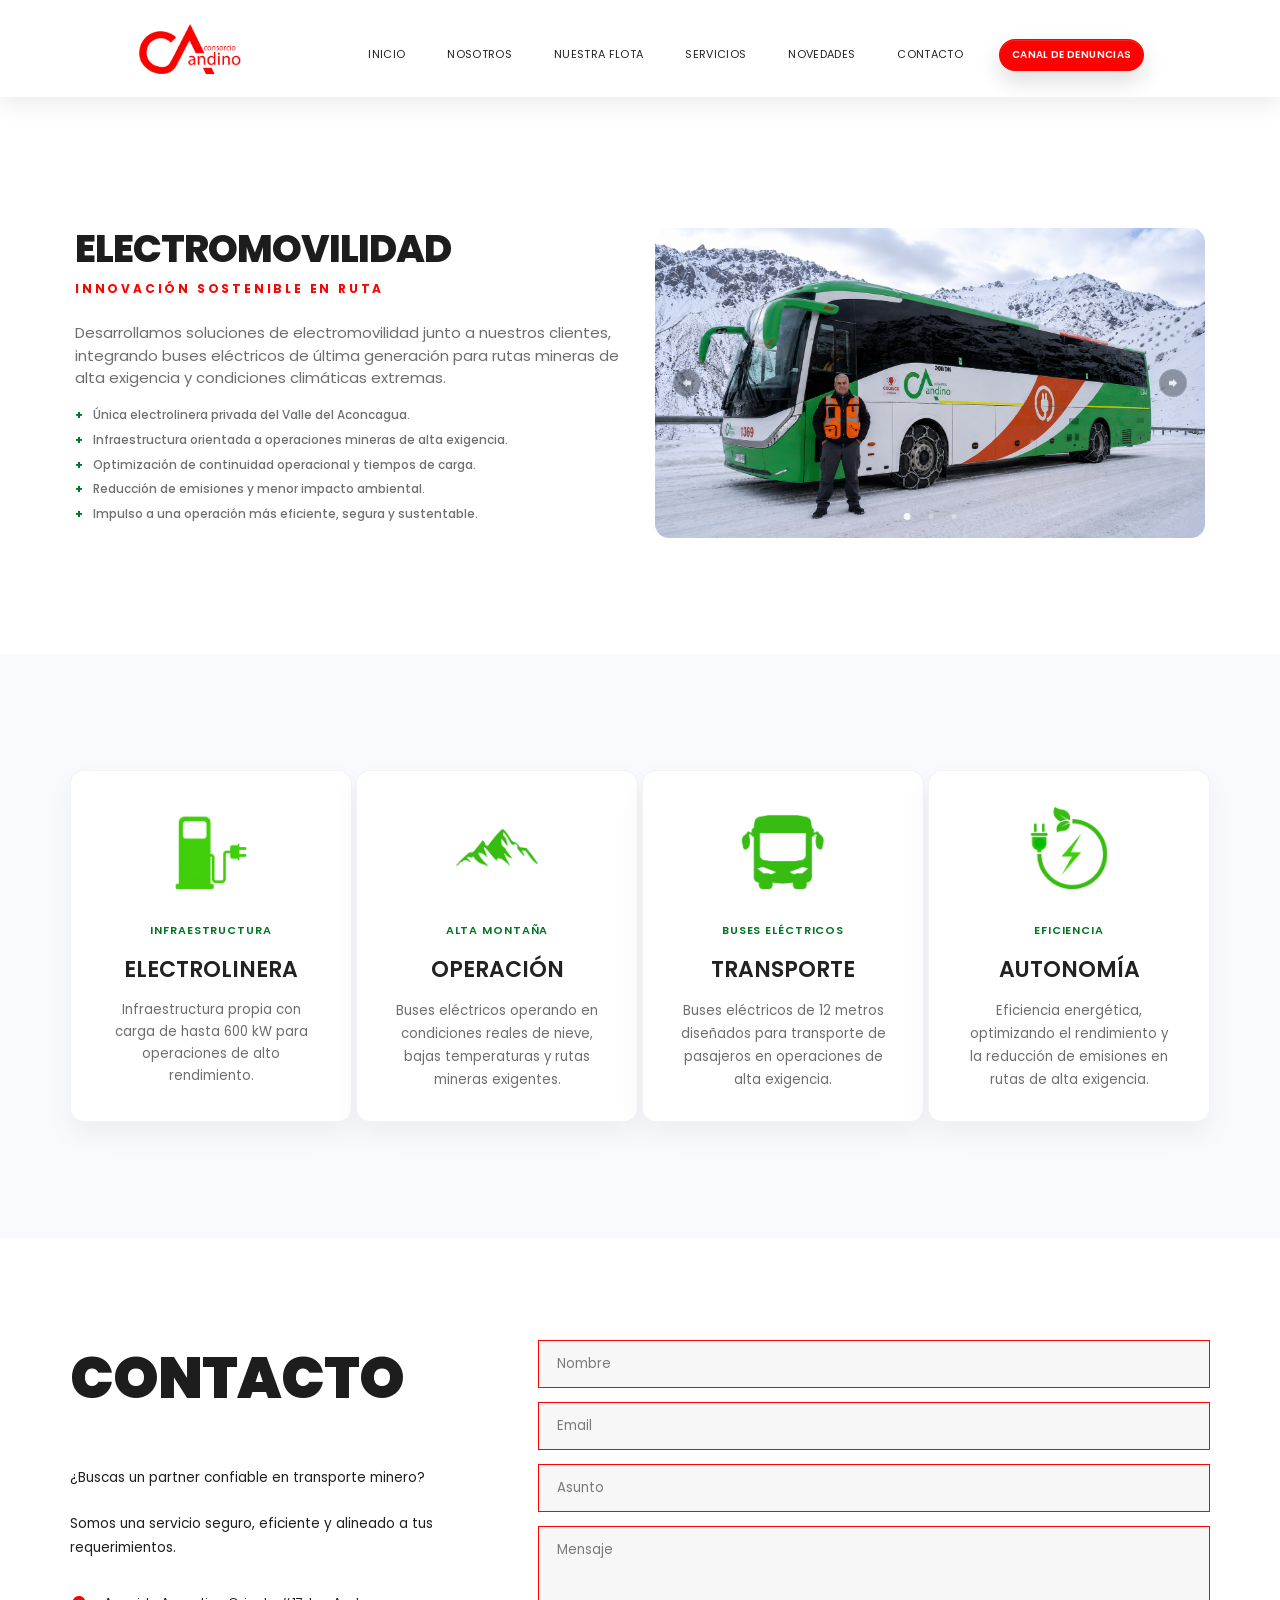
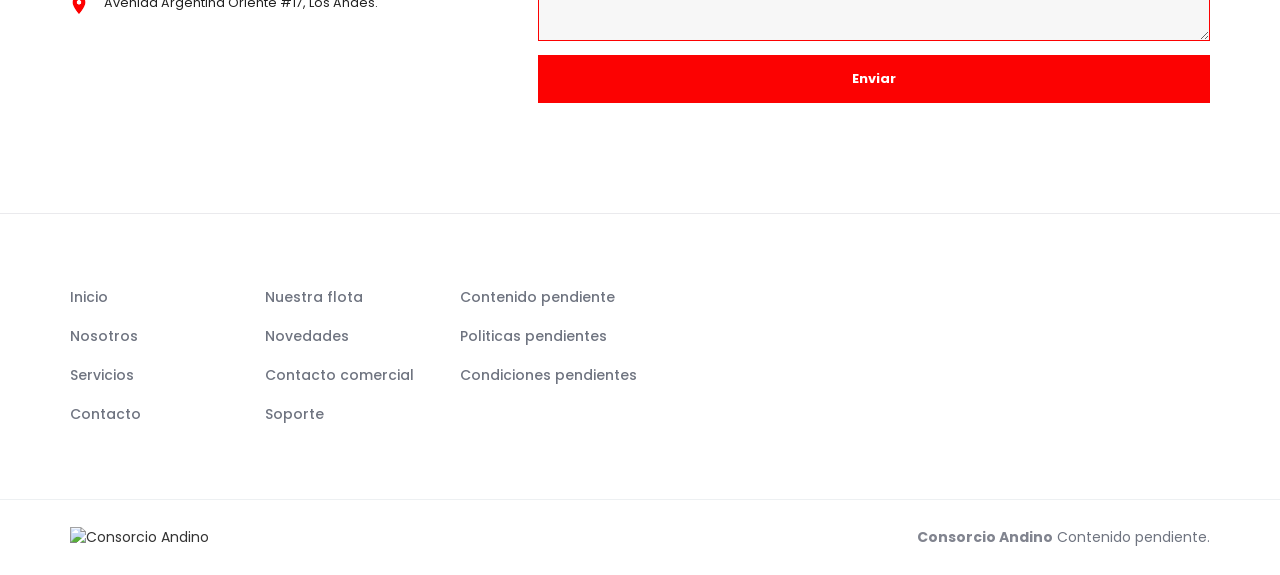
==== HTML/electromovilidad.html @ b5636124 "detalle contacto" ====
<!DOCTYPE html>
<!-- ==============================
    Project:        Metronic "Aironepage" Frontend Freebie - Responsive HTML Template Based On Twitter Bootstrap 3.3.4
    Version:        1.0
    Author:         KeenThemes
    Primary use:    Corporate, Business Themes.
    Email:          support@keenthemes.com
    Follow:         http://www.twitter.com/keenthemes
    Like:           http://www.facebook.com/keenthemes
    Website:        http://www.keenthemes.com
    Premium:        Premium Metronic Admin Theme: http://themeforest.net/item/metronic-responsive-admin-dashboard-template/4021469?ref=keenthemes
================================== -->
<html lang="en" class="no-js">
    <!-- BEGIN HEAD -->
    <head>
        <meta charset="utf-8"/>
        <title>Electromovilidad | Consorcio Andino</title>
        <meta http-equiv="X-UA-Compatible" content="IE=edge">
        <meta content="width=device-width, initial-scale=1" name="viewport"/>
        <meta content="" name="description"/>
        <meta content="" name="author"/>

        <!-- GLOBAL MANDATORY STYLES -->
        <link href="https://fonts.googleapis.com/css2?family=Poppins:wght@300;400;500;600;700&display=swap" rel="stylesheet">
        <link href="vendor/simple-line-icons/css/simple-line-icons.css" rel="stylesheet" type="text/css"/>
        <link href="vendor/bootstrap/css/bootstrap.min.css" rel="stylesheet" type="text/css"/>

        <!-- PAGE LEVEL PLUGIN STYLES -->
        <link href="css/animate.css" rel="stylesheet">
        <link href="vendor/swiper/css/swiper.min.css" rel="stylesheet" type="text/css"/>
        <link href="vendor/magnific-popup/magnific-popup.css" rel="stylesheet" type="text/css"/>

        <!-- THEME STYLES -->
        <link href="css/layout.min.css" rel="stylesheet" type="text/css"/>

        <!-- Favicon -->
        <link rel="shortcut icon" href="favicon.ico"/>
        <style>
    html {
        font-size: 90%;
        overflow-x: hidden;
        text-rendering: optimizeLegibility;
    }

    body {
        overflow-x: hidden;
    }

    * {
        font-family: 'Poppins', sans-serif !important;
    }

    ::selection {
        color: #fff;
        background: #fc0202;
    }

    ::-webkit-selection {
        color: #fff;
        background: #fc0202;
    }

    ::-moz-selection {
        color: #fff;
        background: #fc0202;
    }

    .btn-default-bg {
        color: #fff;
        background: #fc0202;
        border-color: transparent;
    }

    .btn-default-bg:hover,
    .btn-default-bg:focus,
    .btn-default-bg.focus {
        color: #fff;
        background: #d90000;
        border-color: transparent;
    }

    .btn-white-bg:hover,
    .btn-white-bg:focus,
    .btn-white-bg.focus {
        color: #fff;
        background: #fc0202;
        border-color: transparent;
    }

    .header .nav-item.active .nav-item-child,
    .header .nav-item-child:hover,
    .header .nav-item-child:focus {
        color: #fc0202;
    }

    .header .nav-item-hover:after,
    .link:after {
        background: #fc0202;
    }

    .header .nav-item-child {
        font-weight: 400;
    }

    body.electromovilidad-page .header .nav-item:not(.nav-item-cta) .nav-item-child {
        color: #222;
    }

    .header .nav-item:not(.nav-item-cta) .nav-item-child {
        letter-spacing: .02em;
    }

    .header .nav-item:not(.nav-item-cta) .nav-item-hover:after {
        top: auto;
        bottom: 26px;
        left: 50%;
        width: calc(100% - 40px);
        height: 1px;
        opacity: 0;
        transform: translateX(-50%) scaleX(0);
        transform-origin: center center;
        transition: transform .32s ease, opacity .32s ease, background-color .3s ease;
    }

    .header .nav-item:not(.nav-item-cta):hover .nav-item-hover:after {
        opacity: 1;
        transform: translateX(-50%) scaleX(1);
    }

    .header .logo-img {
        width: 132px;
        height: auto;
    }

    .header:has(.nav-item.active .nav-item-child[href="index.html#body"]) .nav-item.active .nav-item-child,
    .header:has(.nav-item.active .nav-item-child[href="index.html#body"]) .nav-item-child:hover,
    .header:has(.nav-item.active .nav-item-child[href="index.html#body"]) .nav-item-child:focus {
        color: #fff;
    }

    body.electromovilidad-page .header:has(.nav-item.active .nav-item-child[href="index.html#body"]) .nav-item.active .nav-item-child,
    body.electromovilidad-page .header:has(.nav-item.active .nav-item-child[href="index.html#body"]) .nav-item-child:hover,
    body.electromovilidad-page .header:has(.nav-item.active .nav-item-child[href="index.html#body"]) .nav-item-child:focus {
        color: #fc0202;
    }

    .header:has(.nav-item.active .nav-item-child[href="index.html#body"]) .nav-item.active .nav-item-hover:after,
    .header:has(.nav-item.active .nav-item-child[href="index.html#body"]) .nav-item:hover .nav-item-hover:after {
        opacity: 1;
        background: #fc0202;
    }

    @media (min-width: 992px) {
        .header .navbar-nav.navbar-nav-right {
            display: flex;
            align-items: center;
        }

        body:not(.page-on-scroll) .header:has(.nav-item.active .nav-item-child[href="index.html#body"]) .nav-item.active .nav-item-child,
        body:not(.page-on-scroll) .header:has(.nav-item.active .nav-item-child[href="index.html#body"]) .nav-item-child:hover,
        body:not(.page-on-scroll) .header:has(.nav-item.active .nav-item-child[href="index.html#body"]) .nav-item-child:focus {
            color: #fff;
        }

        body:not(.page-on-scroll) .header:has(.nav-item.active .nav-item-child[href="index.html#body"]) .nav-item.active .nav-item-hover:after,
        body:not(.page-on-scroll) .header:has(.nav-item.active .nav-item-child[href="index.html#body"]) .nav-item:hover .nav-item-hover:after {
            opacity: 1;
            background: #fc0202;
        }
    }

    @media (max-width: 991px) {
        .header .nav-item:not(.nav-item-cta) .nav-item-hover:after {
            bottom: 17px;
            left: 50%;
            width: calc(100% - 27px);
        }
    }

    @media (-webkit-min-device-pixel-ratio: 2), (min-resolution: 192dpi) {
        .header .nav-item:not(.nav-item-cta) .nav-item-hover:after {
            height: 2px;
        }

        .header .nav-item:not(.nav-item-cta) .nav-item-child {
            letter-spacing: .015em;
        }
    }

    .header:has(.nav-item.active .nav-item-child[href="index.html#body"]) .nav-item-hover:after {
        background: #fc0202;
    }

    .color-base {
        color: #fc0202 !important;
    }

    .bg-color-base {
        background: #fc0202 !important;
    }

    .page-on-scroll .header {
        box-shadow: 0 8px 26px rgba(0, 0, 0, .08);
    }

    body.electromovilidad-page .header {
        box-shadow: 0 8px 22px rgba(10, 16, 24, .08);
    }

    .header .nav-item.nav-item-cta {
        display: flex;
        align-items: center;
        padding-left: 10px;
    }

    .header .nav-item.nav-item-cta .btn-denuncias {
        display: inline-flex;
        align-items: center;
        justify-content: center;
        padding: 8px 16px;
        min-height: 36px;
        margin-top: 0;
        border: 1px solid rgba(252, 2, 2, .72);
        border-radius: 999px;
        background: #fc0202;
        color: #fff;
        font-size: 13px;
        font-weight: 600;
        letter-spacing: .03em;
        line-height: 1;
        text-decoration: none;
        box-shadow: inset 0 1px 0 rgba(255, 255, 255, .14), 0 12px 28px rgba(0, 0, 0, .16);
        transition: background-color .28s ease, border-color .28s ease, color .28s ease, box-shadow .28s ease, transform .28s ease;
    }

    .header .nav-item.nav-item-cta .btn-denuncias:hover,
    .header .nav-item.nav-item-cta .btn-denuncias:focus {
        border-color: rgba(252, 2, 2, .72);
        background: #fc0202;
        color: #fff;
        box-shadow: inset 0 1px 0 rgba(255, 255, 255, .14), 0 12px 28px rgba(0, 0, 0, .16);
        transform: translateY(-1px);
        text-decoration: none;
    }

    .header .nav-item.nav-item-cta .btn-denuncias:after,
    .header .nav-item.nav-item-cta .btn-denuncias:hover:after,
    .header .nav-item.nav-item-cta .btn-denuncias:focus:after,
    .header:has(.nav-item.active .nav-item-child[href="index.html#body"]) .nav-item.nav-item-cta .btn-denuncias:after,
    body:not(.page-on-scroll) .header:has(.nav-item.active .nav-item-child[href="index.html#body"]) .nav-item.nav-item-cta .btn-denuncias:after {
        display: none !important;
    }

    .page-on-scroll .header .nav-item.nav-item-cta .btn-denuncias {
        color: #fff !important;
        border-color: rgba(252, 2, 2, .72) !important;
        background: #fc0202 !important;
        box-shadow: inset 0 1px 0 rgba(255, 255, 255, .14), 0 12px 28px rgba(0, 0, 0, .16);
    }

    .page-on-scroll .header .nav-item.nav-item-cta .btn-denuncias:hover,
    .page-on-scroll .header .nav-item.nav-item-cta .btn-denuncias:focus {
        color: #fff !important;
        border-color: rgba(252, 2, 2, .72) !important;
        background: #fc0202 !important;
        box-shadow: inset 0 1px 0 rgba(255, 255, 255, .14), 0 12px 28px rgba(0, 0, 0, .16);
        transform: translateY(-1px);
    }

    .header:has(.nav-item.active .nav-item-child[href="index.html#body"]) .nav-item.nav-item-cta .btn-denuncias:hover,
    .header:has(.nav-item.active .nav-item-child[href="index.html#body"]) .nav-item.nav-item-cta .btn-denuncias:focus,
    .header:has(.nav-item.active .nav-item-child[href="index.html#body"]) .nav-item.nav-item-cta .btn-denuncias,
    body:not(.page-on-scroll) .header:has(.nav-item.active .nav-item-child[href="index.html#body"]) .nav-item.nav-item-cta .btn-denuncias,
    body:not(.page-on-scroll) .header:has(.nav-item.active .nav-item-child[href="index.html#body"]) .nav-item.nav-item-cta .btn-denuncias:hover,
    body:not(.page-on-scroll) .header:has(.nav-item.active .nav-item-child[href="index.html#body"]) .nav-item.nav-item-cta .btn-denuncias:focus {
        color: #fff !important;
        border-color: rgba(252, 2, 2, .72) !important;
        background: #fc0202 !important;
        box-shadow: inset 0 1px 0 rgba(255, 255, 255, .14), 0 12px 28px rgba(0, 0, 0, .16);
        transform: translateY(-1px);
    }

    .btn-theme {
        border-radius: 6px;
        font-weight: 600;
        letter-spacing: .04em;
        transition: background .25s ease, color .25s ease, box-shadow .25s ease, transform .25s ease;
    }

    .btn-theme:hover,
    .btn-theme:focus {
        transform: translateY(-2px);
        box-shadow: 0 10px 24px rgba(0, 0, 0, .14);
    }

    .link {
        font-weight: 600;
        letter-spacing: .03em;
    }

    #nosotros .content-lg,
    #flota .content-lg,
    #servicios .content-md,
    #novedades .content-lg,
    #contacto .contact-content {
        width: min(calc(100% - 112px), 1140px);
        margin-left: auto;
        margin-right: auto;
        padding-top: 84px;
        padding-bottom: 84px;
    }

    #electromovilidad-page .container {
        width: min(calc(100% - 112px), 1140px);
        margin-left: auto;
        margin-right: auto;
    }

    #flota .text-center p,
    #servicios .text-center p,
    #novedades .text-center p {
        max-width: 700px;
        margin-left: auto;
        margin-right: auto;
        color: #6f7480;
        font-size: 15px;
        font-weight: 400;
        line-height: 1.82;
    }

    #flota .row.text-center.margin-b-40 .col-sm-6.col-sm-offset-3,
    #servicios .row.text-center.margin-b-40 .col-sm-6.col-sm-offset-3 {
        width: 100%;
        margin-left: 0;
    }

    #flota .row.text-center.margin-b-40 p,
    #servicios .row.text-center.margin-b-40 p {
        max-width: none;
        margin-left: 0;
        margin-right: 0;
        text-align: left;
    }

    #nosotros .about-text h2,
    #flota h2,
    #servicios h2,
    #novedades h2,
    #contacto .contact-title {
        margin-top: 0;
        margin-bottom: 18px;
        font-size: 32px;
        font-weight: 600;
        line-height: 1.18;
        letter-spacing: .02em;
    }

    @media (max-width: 767px) {
        #nosotros .content-lg,
        #flota .content-lg,
        #servicios .content-md,
        #novedades .content-lg,
        #contacto .contact-content {
            width: min(calc(100% - 40px), 100%);
        }

        #electromovilidad-page .container {
            width: min(calc(100% - 40px), 100%);
        }

        .page-intro {
            padding: 132px 0 56px;
        }

        .page-intro-title {
            font-size: 32px;
        }

        .page-back-link {
            margin-top: 18px;
        }

        html {
            font-size: 94%;
        }

        .header .nav-item.nav-item-cta {
            padding-left: 0;
        }

        .header .nav-item.nav-item-cta .btn-denuncias {
            display: block;
            margin: 10px 15px 0;
            padding: 10px 14px;
            min-height: 0;
            text-align: center;
            font-size: 12px;
        }

        #nosotros .content-lg,
        #flota .content-lg,
        #servicios .content-md,
        #novedades .content-lg,
        #contacto .contact-content {
            padding-top: 56px;
            padding-bottom: 56px;
        }
    }

    #inicio {
        height: 88vh;
        min-height: 680px;
        position: relative;
        overflow: hidden;
    }

    #inicio:before {
        position: absolute;
        top: 0;
        left: 0;
        z-index: 2;
        width: 100%;
        height: 100%;
        background: linear-gradient(180deg, rgba(17, 20, 28, .62), rgba(17, 20, 28, .42));
        content: " ";
    }

    #inicio .inicio-slider,
    #inicio .swiper-wrapper,
    #inicio .swiper-slide {
        height: 100%;
    }

    #inicio .inicio-slide {
        background-position: center center;
        background-repeat: no-repeat;
        background-size: cover;
        padding: 0;
    }

    #inicio .inicio-slide[style*="img/02.png"] {
        background-position: center 58%;
    }

    #inicio .inicio-slide[style*="img/inicio_01.png"] {
        background-position: center 62%;
    }

    #inicio .inicio-slide[style*="img/inicio_02.png"] {
        background-position: center 60%;
    }

    #inicio .inicio-content {
        position: absolute;
        top: 0;
        left: 0;
        z-index: 3;
        width: 100%;
        height: 100%;
        display: flex;
        align-items: center;
        justify-content: center;
        padding-top: 138px;
        padding-bottom: 118px;
        box-sizing: border-box;
        text-align: center;
    }

    #inicio .promo-block-title,
    #inicio .promo-block-text {
        color: #fff;
    }

    #inicio .promo-block-title {
        text-transform: uppercase;
        margin-top: 0;
        margin-bottom: 14px;
        font-size: 44px;
        font-weight: 700;
        line-height: 1.12;
        letter-spacing: .04em;
        text-shadow: 0 8px 22px rgba(0, 0, 0, .22);
    }

    #inicio .promo-block-text {
        font-size: 18px;
        font-weight: 400;
        max-width: 700px;
        line-height: 1.68;
        margin-top: 18px;
        margin-left: auto;
        margin-right: auto;
        text-shadow: 0 6px 18px rgba(0, 0, 0, .18);
    }

    #inicio .btn-theme {
        border-radius: 6px;
        margin-top: 2px;
    }

    #inicio .btn-theme-sm {
        padding: 10px 22px;
        min-width: 108px;
        font-size: 14px;
    }

    @media (min-width: 992px) {
        #inicio .promo-block-title {
            white-space: nowrap;
        }
    }

    @media (max-width: 767px) {
        .page-intro {
            padding: 132px 0 56px;
        }

        .page-intro-title {
            font-size: 32px;
        }

        .page-back-link {
            margin-top: 18px;
        }

        #inicio .inicio-content {
            padding-top: 116px;
            padding-bottom: 96px;
        }

        #inicio .promo-block-title {
            font-size: 32px;
            white-space: normal;
        }

        #inicio .promo-block-text {
            max-width: 92%;
        }

        #nosotros .about-text h2,
        #flota h2,
        #servicios h2,
        #novedades h2,
        #contacto .contact-title {
            font-size: 28px;
        }
    }

    #nosotros .about-image {
        overflow: hidden;
        border-radius: 6px;
        background: #111;
        box-shadow: 0 10px 28px rgba(0, 0, 0, .12);
    }

    #nosotros .about-image img {
        width: 100%;
        height: 100%;
        object-fit: cover;
        object-position: center 56%;
    }

    #nosotros .about-image-main {
        aspect-ratio: 16 / 9;
    }

    #nosotros .about-main-row {
        display: flex;
        align-items: flex-start;
        margin-bottom: 72px;
    }

    #nosotros .about-main-row:before,
    #nosotros .about-main-row:after,
    #nosotros .about-secondary-row:before,
    #nosotros .about-secondary-row:after {
        display: none;
    }

    #nosotros .about-text {
        max-width: 620px;
    }

    #nosotros .about-text h3 {
        margin-top: 0;
        margin-bottom: 14px;
        color: #222;
        font-size: 20px;
        font-weight: 600;
        line-height: 1.3;
    }

    #nosotros .about-text p {
        margin-bottom: 18px;
        color: #6f7480;
        font-size: 15px;
        font-weight: 400;
        line-height: 1.82;
    }

    .electro-hero {
        position: relative;
        overflow: hidden;
        min-height: 560px;
        padding: 210px 0 120px;
        background: url('img/electro_03.png') center center / cover no-repeat;
        color: #fff;
    }

    .electro-hero:before {
        position: absolute;
        inset: 0;
        background:
            linear-gradient(180deg, rgba(9, 16, 22, .5), rgba(9, 16, 22, .3)),
            linear-gradient(120deg, rgba(2, 116, 36, .18), transparent 58%);
        content: " ";
    }

    .electro-hero .container {
        position: relative;
        z-index: 1;
        text-align: center;
    }

    .electro-placeholder-tag {
        display: inline-flex;
        align-items: center;
        min-height: 34px;
        padding: 0 14px;
        border: 1px solid rgba(255, 255, 255, .18);
        border-radius: 999px;
        background: rgba(255, 255, 255, .06);
        color: rgba(255, 255, 255, .82);
        font-size: 12px;
        font-weight: 600;
        letter-spacing: .08em;
        text-transform: uppercase;
    }

    .electro-hero-title {
        max-width: 760px;
        margin: 22px auto 12px;
        color: #fff;
        font-size: 54px;
        font-weight: 700;
        line-height: 1.06;
        letter-spacing: .02em;
        text-shadow: 0 14px 30px rgba(0, 0, 0, .16);
    }

    .electro-hero-text {
        max-width: 640px;
        margin: 0 auto;
        color: rgba(255, 255, 255, .84);
        font-size: 18px;
        line-height: 1.72;
        text-shadow: 0 8px 20px rgba(0, 0, 0, .16);
    }

    .electro-hero-actions {
        margin-top: 28px;
    }

    .electro-hero-actions .btn-theme + .btn-theme {
        margin-left: 14px;
    }

    #electromovilidad-page {
        background: #fff;
        padding-top: 118px;
    }

    .electro-section {
        padding: 82px 0;
    }

    .electro-section-title {
        margin: 0 0 18px;
        color: #027424;
        font-size: 30px;
        font-weight: 600;
        line-height: 1.18;
        letter-spacing: .04em;
        transition: color .28s ease;
        text-rendering: optimizeLegibility;
    }

    .electro-section-copy {
        max-width: 560px;
        color: #6f7480;
        font-size: 17px;
        line-height: 1.72;
    }

    .electro-section-copy p {
        margin: 0 0 16px;
    }

    .electro-section-copy p:last-child {
        margin-bottom: 0;
    }

    .electro-feature-row {
        display: flex;
        align-items: flex-start;
    }

    .electro-feature-section .electro-section-copy {
        max-width: 560px;
        padding-top: 0;
        padding-bottom: 0;
        margin-top: 0;
        transform: translateY(0);
    }

    .electro-feature-section .electro-feature-body {
        margin-bottom: 16px;
        line-height: 1.55;
    }

    .electro-feature-lead {
        margin: 0 0 20px;
        color: #3e4652;
        font-size: 19px;
        font-weight: 500;
        line-height: 1.62;
    }

    .electro-feature-body {
        margin: 0 0 14px;
        color: #6f7480;
        font-size: 15px;
        line-height: 1.84;
    }

    .electro-feature-body:last-of-type {
        margin-bottom: 0;
    }

    .electro-feature-stats {
        margin-top: 30px;
    }

    .electro-feature-stat {
        min-height: 100%;
        padding: 22px 20px;
        border: 1px solid rgba(10, 16, 24, .08);
        border-radius: 10px;
        background: #fff;
    }

    .electro-feature-stat h3 {
        margin: 0 0 8px;
        color: #222;
        font-size: 17px;
        font-weight: 600;
        line-height: 1.35;
    }

    .electro-feature-stat p {
        margin: 0;
        color: #6f7480;
        font-size: 14px;
        line-height: 1.65;
    }

    .electro-media {
        position: relative;
        display: flex;
        align-items: center;
        justify-content: center;
        min-height: 360px;
        overflow: hidden;
        border-radius: 10px;
        background:
            linear-gradient(135deg, rgba(2, 116, 36, .82), rgba(10, 22, 30, .92)),
            linear-gradient(180deg, rgba(252, 2, 2, .16), transparent);
        box-shadow: 0 18px 38px rgba(10, 16, 24, .12);
    }

    .electro-media:before {
        position: absolute;
        inset: 18px;
        border: 1px solid rgba(255, 255, 255, .12);
        border-radius: 6px;
        content: " ";
    }

    .electro-media .electro-placeholder-tag {
        position: relative;
        z-index: 1;
        background: rgba(255, 255, 255, .1);
    }

    .electro-media img {
        width: 100%;
        height: 100%;
        object-fit: cover;
        object-position: center center;
    }

    .electro-media--clean {
        background: none;
        box-shadow: none;
        overflow: visible;
        min-height: 0;
        border-radius: 8px;
    }

    .electro-media--clean:before {
        display: none;
    }

    .electro-media--clean img {
        display: block;
        width: 100%;
        height: auto;
        max-width: 100%;
        border-radius: 8px;
        box-shadow: none;
        object-fit: cover;
    }

    .electro-feature-section .electro-gallery {
        width: 100%;
        max-width: none;
        animation: electroImageReveal .9s cubic-bezier(0.22, 1, 0.36, 1) both;
    }

    .electro-gallery--feature .electro-media {
        min-height: 0;
        background: none;
        box-shadow: none;
        overflow: visible;
        border-radius: 8px;
    }

    .electro-gallery--feature .electro-media:before {
        display: none;
    }

    .electro-gallery--feature .electro-media img {
        display: block;
        width: 100%;
        height: auto;
        max-width: 100%;
        border-radius: 8px;
        box-shadow: none;
        object-fit: cover;
    }

    @keyframes electroImageReveal {
        from {
            opacity: 0;
            transform: translateX(60px);
        }

        to {
            opacity: 1;
            transform: translateX(0);
        }
    }

    .electro-gallery {
        position: relative;
        max-width: 900px;
        margin: 0 auto;
    }

    .electro-gallery .electro-media {
        min-height: 520px;
    }

    .electro-feature-section .electro-gallery--feature .electro-media {
        min-height: 0;
    }

    .electro-gallery .swiper-slide {
        height: auto;
    }

    .electro-gallery-button-prev,
    .electro-gallery-button-next {
        position: absolute;
        top: 50%;
        z-index: 2;
        display: flex;
        align-items: center;
        justify-content: center;
        width: 36px;
        height: 36px;
        margin-top: -18px;
        border: 1px solid rgba(255, 255, 255, .14);
        border-radius: 50%;
        background: rgba(18, 25, 32, .52);
        -webkit-backdrop-filter: blur(10px);
        backdrop-filter: blur(10px);
        cursor: pointer;
        opacity: .72;
        transition: opacity .28s ease, transform .28s ease, background-color .28s ease, border-color .28s ease;
    }

    .electro-gallery-button-prev:hover,
    .electro-gallery-button-prev:focus,
    .electro-gallery-button-next:hover,
    .electro-gallery-button-next:focus {
        opacity: 1;
        background: rgba(18, 25, 32, .68);
        border-color: rgba(255, 255, 255, .2);
        transform: translateY(-1px) scale(1.03);
    }

    .electro-gallery-button-prev {
        left: 18px;
    }

    .electro-gallery-button-next {
        right: 18px;
    }

    .electro-gallery-button-prev img,
    .electro-gallery-button-next img {
        display: block;
        width: 14px;
        height: auto;
    }

    .electro-gallery .electro-gallery-pagination,
    .electro-gallery-pagination.swiper-pagination {
        position: absolute;
        left: 50% !important;
        right: auto !important;
        bottom: 18px;
        z-index: 3;
        width: auto !important;
        transform: translateX(-50%);
        display: flex !important;
        justify-content: center;
        align-items: center;
        gap: 8px;
        margin: 0 !important;
        padding: 0 !important;
        text-align: center;
    }

    .electro-gallery-pagination .swiper-pagination-bullet {
        width: 6px;
        height: 6px;
        margin: 0;
        background: rgba(255, 255, 255, .42);
        border-radius: 50%;
        opacity: 1;
        transition: transform .28s ease, background-color .28s ease, opacity .28s ease;
    }

    .electro-gallery-pagination .swiper-pagination-bullet-active {
        width: 8px;
        height: 8px;
        background: rgba(255, 255, 255, .92);
        transform: scale(1);
    }

    .electro-intro-row,
    .electro-feature-row,
    .electro-operations-row {
        display: flex;
        align-items: center;
    }

    .electro-gallery-row {
        display: block;
    }

    .electro-stats {
        background: #f8fafd;
        padding-top: 64px;
    }

    .electro-stat-card,
    .electro-benefit-card {
        height: 100%;
        padding: 28px 24px;
        border-radius: 12px;
        background: #fff;
        box-shadow: 0 14px 30px rgba(10, 16, 24, .07);
        border: 1px solid rgba(10, 16, 24, .06);
        transition: transform .38s ease, box-shadow .38s ease, border-color .38s ease;
    }

    .electro-stat-card {
        min-height: 244px;
        text-align: center;
        padding-top: 32px;
    }

    .electro-stat-card:hover,
    .electro-stat-card:focus-within {
        transform: translateY(-6px);
        box-shadow: 0 20px 40px rgba(10, 16, 24, .12);
        border-color: rgba(10, 16, 24, .1);
    }

    .electro-stat-logo {
        display: flex;
        align-items: center;
        justify-content: center;
        min-height: 108px;
        margin-bottom: 20px;
    }

    .electro-stat-logo img {
        display: block;
        max-width: 100%;
        height: 104px;
        width: auto;
    }

    .electro-card-kicker {
        display: inline-block;
        margin-top: 10px;
        margin-bottom: 22px;
        color: #027424;
        font-size: 12px;
        font-weight: 600;
        letter-spacing: .08em;
        text-transform: uppercase;
    }

    .electro-card-value {
        margin: 0 0 10px;
        color: #222;
        font-size: 24px;
        font-weight: 600;
        line-height: 1.18;
    }

    .electro-card-text {
        margin: 2px auto 0;
        max-width: 240px;
        color: #6f7480;
        font-size: 15px;
        line-height: 1.82;
    }

    .electro-benefits {
        background: #fff;
    }

    .electro-benefit-card {
        min-height: 220px;
    }

    .electro-benefit-card h3 {
        margin: 0 0 10px;
        color: #222;
        font-size: 20px;
        font-weight: 600;
        line-height: 1.32;
    }

    .electro-benefit-card p {
        margin: 0;
        color: #6f7480;
        font-size: 15px;
        line-height: 1.68;
    }

    .electro-cta-block {
        padding: 42px 46px;
        border-radius: 12px;
        background: linear-gradient(135deg, rgba(12, 21, 27, .96), rgba(18, 33, 43, .94));
        box-shadow: 0 18px 36px rgba(10, 16, 24, .14);
        text-align: center;
    }

    .electro-cta-block h2 {
        margin: 0 0 12px;
        color: #fff;
        font-size: 32px;
        font-weight: 600;
        line-height: 1.18;
    }

    .electro-cta-block p {
        max-width: 620px;
        margin: 0 auto 24px;
        color: rgba(255, 255, 255, .78);
        font-size: 16px;
        line-height: 1.72;
    }

    @media (max-width: 991px) {
        .electro-hero {
            min-height: 0;
            padding: 178px 0 92px;
        }

        .electro-hero-title {
            max-width: 100%;
            font-size: 42px;
        }

        .electro-intro-row,
        .electro-feature-row,
        .electro-operations-row {
            display: block;
        }

        .electro-section-copy {
            max-width: 100%;
            margin-bottom: 28px;
        }

        .electro-feature-lead {
            font-size: 17px;
        }
    }

    @media (max-width: 767px) {
        .electro-hero {
            padding: 150px 0 72px;
        }

        .electro-hero-title {
            font-size: 34px;
        }

        .electro-hero-text {
            font-size: 16px;
        }

        .electro-hero-actions .btn-theme {
            display: block;
            width: 100%;
            max-width: 240px;
        }

        .electro-hero-actions .btn-theme + .btn-theme {
            margin-top: 12px;
            margin-left: 0;
        }

        .electro-section {
            padding: 64px 0;
        }

        .electro-section-title,
        .electro-cta-block h2 {
            font-size: 28px;
        }

        .electro-feature-body {
            font-size: 15px;
        }

        .electro-media {
            min-height: 280px;
        }

        .electro-gallery .electro-media {
            min-height: 340px;
        }

        .electro-feature-section .electro-gallery--feature .electro-media {
            min-height: 0;
        }

        .electro-stat-logo {
            min-height: 74px;
            margin-bottom: 16px;
        }

        .electro-stat-logo img {
            height: 72px;
        }

        .electro-gallery-button-prev,
        .electro-gallery-button-next {
            width: 30px;
            height: 30px;
            margin-top: -15px;
        }

        .electro-gallery-button-prev img,
        .electro-gallery-button-next img {
            width: 12px;
        }

        .electro-gallery-button-prev {
            left: 12px;
        }

    .electro-gallery-button-next {
        right: 12px;
    }

    .electro-cta-block {
        padding: 34px 24px;
    }
}

    .reveal {
        --reveal-x: 0px;
        --reveal-y: 30px;
        --reveal-scale: 1;
        --reveal-delay: 0s;
        opacity: 0;
        transform: translate3d(var(--reveal-x), var(--reveal-y), 0) scale(var(--reveal-scale));
        transition: opacity .9s cubic-bezier(0.22, 1, 0.36, 1), transform .9s cubic-bezier(0.22, 1, 0.36, 1);
        transition-delay: var(--reveal-delay);
        will-change: opacity, transform;
    }

    .reveal.is-visible {
        opacity: 1;
        transform: translate3d(0, 0, 0) scale(1);
    }

    .reveal-up {
        --reveal-y: 30px;
    }

    .reveal-left {
        --reveal-x: -60px;
        --reveal-y: 0px;
    }

    .reveal-right {
        --reveal-x: 60px;
        --reveal-y: 0px;
    }

    .reveal-zoom {
        --reveal-y: 0px;
        --reveal-scale: 1.04;
    }

    .reveal-stagger {
        transition-delay: var(--reveal-delay);
    }

    .section-title-accent {
        position: relative;
        display: inline-block;
        padding-bottom: 18px;
    }

    .section-title-accent::after {
        content: "";
        position: absolute;
        left: 0;
        bottom: 0;
        width: 72px;
        height: 3px;
        border-radius: 999px;
        background: #fc0202;
        transform-origin: left center;
        transform: scaleX(var(--accent-scale, 1));
        transition: transform .8s cubic-bezier(0.22, 1, 0.36, 1) .12s;
    }

    .section-title-accent--center::after {
        left: 50%;
        transform-origin: center center;
        transform: translateX(-50%) scaleX(var(--accent-scale, 1));
    }

    .reveal.section-title-accent::after {
        --accent-scale: 0;
    }

    .reveal.section-title-accent.is-visible::after {
        --accent-scale: 1;
    }

    @media (prefers-reduced-motion: reduce) {
        .electro-feature-section .electro-gallery {
            animation: none;
        }

        .reveal {
            opacity: 1 !important;
            transform: none !important;
            transition: none !important;
        }

        .section-title-accent::after {
            transform: scaleX(1) !important;
        }

        .section-title-accent--center::after {
            transform: translateX(-50%) scaleX(1) !important;
        }
    }

    #nosotros .about-main-row .about-image {
        width: 100%;
    }

    #nosotros .about-secondary-row {
        display: flex;
    }

    #nosotros .about-main-row:nth-of-type(2) {
        align-items: flex-start;
    }

    #nosotros .about-main-row:nth-of-type(2) .about-text {
        margin-top: 0;
        padding-top: 0;
    }

    #nosotros .about-main-row:nth-of-type(2) .about-text h2 {
        margin-top: 0;
        line-height: 1.12;
        transform: translateY(-2px);
    }

    @media (max-width: 767px) {
        .page-intro {
            padding: 132px 0 56px;
        }

        .page-intro-title {
            font-size: 32px;
        }

        .page-back-link {
            margin-top: 18px;
        }

        #nosotros .about-main-row,
        #nosotros .about-secondary-row {
            display: block;
        }

        #nosotros .about-text {
            max-width: 100%;
        }
    }

    @media (min-width: 768px) and (max-width: 991px) {
        #nosotros .content-lg,
        #flota .content-lg,
        #servicios .content-md,
        #novedades .content-lg,
        #contacto .contact-content {
            width: min(calc(100% - 64px), 100%);
        }

        #electromovilidad-page .container {
            width: min(calc(100% - 64px), 100%);
        }
    }

    #flota .flota-card {
        position: relative;
        display: block;
        aspect-ratio: 4 / 3;
        overflow: hidden;
        border-radius: 6px;
        background: transparent;
        box-shadow: 0 10px 28px rgba(0, 0, 0, .12);
        transition: transform .35s ease, box-shadow .35s ease;
    }

    #flota .flota-card img,
    #servicios .media-card-img img {
        width: 100%;
        height: 100%;
        object-fit: cover;
        object-position: center center;
    }

    #flota .flota-card img {
        transition: transform .45s ease, filter .45s ease;
    }

    #flota .flota-card img[src*="bus_nieve_01.png"] {
        object-position: center 62%;
    }

    #flota .flota-card img[src*="minibuses_01.png"] {
        object-position: center 64%;
    }

    .promo-banner {
        min-height: 340px;
        display: flex;
        align-items: center;
        background-position: center 58%;
        background-size: cover;
    }

    .promo-banner:before {
        background: linear-gradient(180deg, rgba(0, 0, 0, .22), rgba(0, 0, 0, .34));
    }

    .promo-banner .container-sm {
        position: relative;
        z-index: 1;
        width: 100%;
        padding-top: 104px;
        padding-bottom: 104px;
        text-align: center;
    }

    .promo-banner .promo-banner-title,
    .promo-banner .promo-banner-text {
        position: relative;
        z-index: 1;
        text-shadow: 0 2px 10px rgba(0, 0, 0, .5);
    }

    .promo-banner .promo-banner-text {
        max-width: 620px;
        margin: 0 auto;
        font-size: 18px;
        line-height: 1.65;
        font-weight: 400;
    }

    .promo-banner .promo-banner-title {
        margin-bottom: 12px;
        font-size: 34px;
        line-height: 1.18;
    }

    #servicios .media-card-img {
        aspect-ratio: 4 / 3;
        overflow: hidden;
    }

    #servicios .col-sm-3 {
        transition: transform .35s ease;
    }

    #servicios .media-card-img {
        border-radius: 6px;
        background: transparent;
        box-shadow: 0 10px 28px rgba(0, 0, 0, .12);
        transition: box-shadow .35s ease;
    }

    #servicios > .content-md > .row.text-center.margin-b-40 {
        margin-bottom: 18px !important;
    }

    #novedades > .bg-color-sky-light > .content-lg > .row.text-center.margin-b-40 {
        margin-bottom: 18px !important;
    }

    #servicios > .content-md > .row.margin-b-50 {
        margin-bottom: 40px !important;
    }

    #servicios .media-card-img img {
        transition: transform .45s ease, filter .45s ease;
    }

    #servicios .media-card-img img[src*="indus_min_01.png"] {
        object-position: center 56%;
    }

    #servicios .media-card-img img[src*="mina_01.png"] {
        object-position: center 58%;
    }

    #servicios .media-card-img img[src*="acercamiento_01.png"] {
        object-position: center 52%;
    }

    #servicios .media-card-img img[src*="regiones_01.png"] {
        object-position: center 57%;
    }

    #servicios .col-sm-3:hover {
        transform: translateY(-4px);
    }

    #servicios .col-sm-3:hover .media-card-img {
        box-shadow: 0 18px 42px rgba(0, 0, 0, .16);
    }

    #servicios .col-sm-3:hover .media-card-img img {
        transform: scale(1.035);
        filter: saturate(1.04);
    }

    #servicios .media-card-img + h3 {
        margin: 22px 0 10px;
        font-size: 20px;
        font-weight: 600;
        line-height: 1.32;
        letter-spacing: 0;
        white-space: nowrap;
        color: #222;
    }

    #servicios .media-card-img + h3 + p {
        margin: 0;
        color: #6f7480;
        font-size: 15px;
        font-weight: 400;
        line-height: 1.68;
    }

    @media (min-width: 992px) {
    #servicios > .content-md > .row:last-of-type {
            display: flex;
            flex-wrap: wrap;
        }

        #servicios > .content-md > .row:last-of-type > .col-sm-3 {
            width: 50%;
            margin-bottom: 38px;
        }

        #servicios .media-card-img {
            aspect-ratio: 16 / 10;
        }

        #servicios .media-card-img + h3 {
            margin-top: 18px;
            margin-bottom: 8px;
            white-space: normal;
        }
    }

    @media (max-width: 767px) {
        .page-intro {
            padding: 132px 0 56px;
        }

        .page-intro-title {
            font-size: 32px;
        }

        .page-back-link {
            margin-top: 18px;
        }

        #servicios .col-sm-3 {
            transform: none;
        }
    }

    @media (hover: none) {
        #servicios .col-sm-3:hover,
        #servicios .col-sm-3:hover .media-card-img img {
            transform: none;
        }
    }

    #flota .flota-card-overlay {
        position: absolute;
        top: 0;
        left: 0;
        width: 100%;
        height: 100%;
        display: flex;
        align-items: flex-end;
        justify-content: flex-start;
        padding: 26px;
        text-align: left;
        background: linear-gradient(to top, rgba(0, 0, 0, .78), rgba(0, 0, 0, .34) 54%, rgba(0, 0, 0, .06));
        opacity: 0;
        transition: opacity .35s ease;
    }

    #flota .flota-card-overlay > div {
        opacity: 0;
        transform: translateY(12px);
        transition: opacity .35s ease, transform .35s ease;
    }

    #flota .flota-card:hover,
    #flota .flota-card:focus {
        transform: translateY(-4px);
        box-shadow: 0 18px 38px rgba(10, 16, 24, .14);
        border-color: rgba(10, 16, 24, .1);
    }

    #flota .flota-card:hover img,
    #flota .flota-card:focus img {
        transform: scale(1.04);
        filter: saturate(1.04);
    }

    #flota .flota-card:hover .flota-card-overlay,
    #flota .flota-card:focus .flota-card-overlay {
        opacity: 1;
    }

    #flota .flota-card:hover .flota-card-overlay > div,
    #flota .flota-card:focus .flota-card-overlay > div {
        opacity: 1;
        transform: translateY(0);
    }

    #flota .flota-card-overlay h3,
    #flota .flota-card-overlay p {
        color: #fff;
    }

    #flota .flota-card-overlay h3 {
        margin: 0 0 8px;
        font-size: 20px;
        font-weight: 600;
        line-height: 1.32;
        letter-spacing: 0;
        text-transform: uppercase;
    }

    #flota .flota-card-overlay p {
        margin: 0;
        color: rgba(255, 255, 255, .78);
        font-size: 15px;
        font-weight: 400;
        line-height: 1.68;
    }

    @media (hover: none) {
        #flota .flota-card-overlay,
        #flota .flota-card-overlay > div {
            opacity: 1;
            transform: translateY(0);
        }

        #flota .flota-card:hover,
        #flota .flota-card:focus,
        #flota .flota-card:hover img,
        #flota .flota-card:focus img {
            transform: none;
        }
    }

    #novedades .pricing {
        height: 100%;
        padding: 0 0 28px;
        overflow: hidden;
        border-radius: 6px;
        background: #fff;
        border: 1px solid rgba(10, 16, 24, .06);
        box-shadow: 0 12px 30px rgba(10, 16, 24, .1);
        transition: transform .38s ease, box-shadow .38s ease, border-color .38s ease;
    }

    #novedades .pricing > .margin-b-20 {
        aspect-ratio: 4 / 3;
        margin-bottom: 22px;
        overflow: hidden;
        background: #111;
    }

    #novedades .pricing > .margin-b-20 img {
        width: 100%;
        height: 100%;
        object-fit: cover;
        object-position: center center;
        transition: transform .45s ease, filter .45s ease;
    }

    #novedades .pricing > .margin-b-30 {
        margin: 0 28px 18px;
    }

    #novedades .pricing h3 {
        margin: 0 0 10px;
        font-size: 20px;
        font-weight: 600;
        line-height: 1.32;
        letter-spacing: 0;
        color: #222;
    }

    #novedades .pricing p {
        margin: 0;
        color: #6f7480;
        font-size: 15px;
        font-weight: 400;
        line-height: 1.74;
    }

    #novedades .pricing .link {
        display: inline-block;
        margin-left: 28px;
        font-size: 13px;
        font-weight: 600;
        line-height: 1.4;
        letter-spacing: .03em;
    }

    #novedades .pricing:hover {
        transform: translateY(-4px);
        box-shadow: 0 18px 38px rgba(10, 16, 24, .14);
        border-color: rgba(10, 16, 24, .1);
    }

    #novedades .pricing:hover > .margin-b-20 img {
        transform: scale(1.035);
        filter: saturate(1.04);
    }

    @media (hover: none) {
        #novedades .pricing:hover,
        #novedades .pricing:hover > .margin-b-20 img {
            transform: none;
        }
    }

    #contacto .contact-section {
        position: relative;
        overflow: hidden;
        background: url('img/contacto_01.png') center 52% / cover no-repeat;
    }

    #contacto .contact-section:before {
        position: absolute;
        top: 0;
        right: 0;
        bottom: 0;
        left: 0;
        display: block;
        background: linear-gradient(90deg, rgba(10, 16, 24, .64), rgba(10, 16, 24, .32));
        content: " ";
    }

    #contacto .contact-content {
        position: relative;
        z-index: 1;
    }

    #contacto .contact-content > .row {
        display: flex;
        align-items: flex-start;
        justify-content: space-between;
    }

    #contacto .col-sm-4,
    #contacto .col-sm-8 {
        float: left;
    }

    #contacto .col-sm-4 {
        padding-right: 34px;
    }

    #contacto .contact-info-copy {
        display: flex;
        flex-direction: column;
        align-items: flex-start;
        max-width: 390px;
    }

    #contacto .contact-info-copy p {
        margin: 0 0 12px;
        color: rgba(255, 255, 255, .9);
        font-size: 15px;
        font-weight: 400;
        line-height: 1.82;
        text-shadow: 0 10px 24px rgba(0, 0, 0, .26);
    }

    #contacto .contact-info-copy p:last-of-type {
        margin-bottom: 24px;
    }

    #contacto .contact-location {
        display: flex;
        align-items: flex-start;
        gap: 12px;
        max-width: 400px;
    }

    #contacto .contact-location img {
        width: 18px;
        height: 18px;
        flex: 0 0 18px;
        margin-top: 2px;
    }

    #contacto .contact-location span {
        color: rgba(255, 255, 255, .86);
        font-size: 14px;
        font-weight: 500;
        line-height: 1.5;
        text-shadow: 0 6px 18px rgba(0, 0, 0, .2);
    }

    #contacto .contact-title,
    #contacto .contact-label {
        color: #fff;
    }

    #nosotros .about-text h2,
    #flota h2,
    #servicios h2,
    #novedades h2 {
        color: #222;
    }

    #nosotros .about-main-row:nth-of-type(2) .about-text h3 {
        color: #027424;
    }

    #contacto .contact-title {
        position: relative;
        color: #fff;
        margin-bottom: 22px;
        padding-bottom: 14px;
        text-shadow: 0 10px 24px rgba(0, 0, 0, .2);
    }

    #contacto .contact-title:after {
        position: absolute;
        left: 0;
        bottom: 0;
        width: 72px;
        height: 3px;
        background: #fc0202;
        content: " ";
    }

    #contacto .contact-info-copy .contact-title {
        display: inline-block;
        margin-left: 0;
        text-align: left;
    }

    #contacto .contact-info-copy .contact-title:after {
        left: 0;
        width: 48px;
    }

    #contacto .contact-label {
        margin-bottom: 10px;
        font-size: 15px;
        font-weight: 600;
        letter-spacing: .04em;
    }

    #contacto .margin-b-40 {
        margin-bottom: 34px;
        padding-left: 18px;
        border-left: 2px solid rgba(252, 2, 2, .75);
    }

    #contacto .contact-text {
        margin-bottom: 0;
        font-size: 14px;
        font-weight: 400;
        line-height: 1.7;
        color: rgba(255, 255, 255, .84);
        text-shadow: 0 6px 18px rgba(0, 0, 0, .18);
    }

    #contacto form {
        max-width: 760px;
        margin: 0 auto;
        padding: 34px 30px;
        border: 1px solid rgba(255, 255, 255, .12);
        border-radius: 22px;
        background: rgba(255, 255, 255, .05);
        box-shadow: 0 16px 34px rgba(10, 16, 24, .14);
        -webkit-backdrop-filter: blur(16px);
        backdrop-filter: blur(16px);
    }

    #contacto .contact-input {
        width: 100%;
        border: 0;
        border-bottom: 1px solid rgba(255, 255, 255, .42);
        border-radius: 0;
        background: transparent;
        padding: 13px 0 12px;
        margin-bottom: 22px;
        outline: 0;
        color: #fff;
        transition: border-color .28s ease, color .28s ease, box-shadow .28s ease;
    }

    #contacto .contact-input:focus {
        border-color: #fc0202;
        color: #fff;
        box-shadow: inset 0 -2px 0 rgba(252, 2, 2, .34), 0 10px 18px rgba(252, 2, 2, .06);
    }

    #contacto .contact-input::placeholder {
        color: rgba(255, 255, 255, .72);
        transition: opacity .28s ease, color .28s ease;
    }

    #contacto .contact-input:focus::placeholder {
        opacity: .5;
    }

    #contacto textarea.contact-input {
        min-height: 124px;
        border: 0;
        border-bottom: 1px solid rgba(255, 255, 255, .42);
        border-radius: 0;
        background: transparent;
        padding: 14px 0 12px;
        resize: vertical;
    }

    #contacto textarea.contact-input:focus {
        border-color: #fc0202;
        box-shadow: inset 0 -2px 0 rgba(252, 2, 2, .34), 0 10px 18px rgba(252, 2, 2, .05);
    }

    #contacto .btn-theme {
        width: 100%;
        min-width: 126px;
        margin-top: 0;
        box-shadow: 0 12px 24px rgba(252, 2, 2, .14);
        transition: background-color .28s ease, border-color .28s ease, color .28s ease, box-shadow .28s ease, transform .28s ease;
    }

    #contacto .btn-theme:hover,
    #contacto .btn-theme:focus {
        box-shadow: 0 16px 30px rgba(252, 2, 2, .2);
        transform: translateY(-1px);
    }

    .footer {
        border-top: 1px solid rgba(81, 87, 105, .12);
    }

    .footer .content-md {
        padding-top: 72px;
        padding-bottom: 72px;
    }

    .footer-list-item {
        margin-bottom: 12px;
    }

    .footer-list-item a,
    .footer .margin-b-0 {
        color: #6f7480;
        font-size: 14px;
        line-height: 1.7;
    }

    .footer-list-item a {
        transition: color .25s ease;
    }

    .footer-list-item a:hover,
    .footer-list-item a:focus,
    .footer .margin-b-0 a:hover,
    .footer .margin-b-0 a:focus {
        color: #fc0202;
    }

    .footer .content {
        padding-top: 26px;
        padding-bottom: 26px;
    }

    @media (max-width: 767px) {
        .page-intro {
            padding: 132px 0 56px;
        }

        .page-intro-title {
            font-size: 32px;
        }

        .page-back-link {
            margin-top: 18px;
        }

        #contacto .contact-content > .row {
            display: block;
        }

        #contacto .col-sm-4 {
            padding-right: 15px;
            margin-bottom: 34px;
        }

        #contacto form {
            padding: 24px 18px;
        }

        .footer .content-md {
            padding-top: 54px;
            padding-bottom: 54px;
        }
    }

    /* Premium refinement */
    .page-on-scroll .header,
    body.electromovilidad-page .header {
        box-shadow: 0 8px 22px rgba(10, 16, 24, .08);
    }

    .header .navbar-nav.navbar-nav-right {
        gap: 2px;
    }

    .header .nav-item-child {
        font-size: 13px;
        line-height: 1.2;
    }

    .header .nav-item:not(.nav-item-cta) .nav-item-child {
        letter-spacing: .03em;
    }

    .header .logo-img {
        width: 126px;
    }

    .header .nav-item.nav-item-cta {
        padding-left: 14px;
    }

    .header .nav-item.nav-item-cta .btn-denuncias,
    .page-on-scroll .header .nav-item.nav-item-cta .btn-denuncias,
    .page-on-scroll .header .nav-item.nav-item-cta .btn-denuncias:hover,
    .page-on-scroll .header .nav-item.nav-item-cta .btn-denuncias:focus {
        padding: 7px 14px;
        min-height: 34px;
        font-size: 12px;
        letter-spacing: .035em;
        box-shadow: inset 0 1px 0 rgba(255, 255, 255, .14), 0 10px 22px rgba(10, 16, 24, .14);
    }

    #nosotros .content-lg,
    #flota .content-lg,
    #servicios .content-md,
    #novedades .content-lg,
    #contacto .contact-content,
    #electromovilidad-page .container {
        width: min(calc(100% - 120px), 1240px);
    }

    #nosotros .content-lg,
    #flota .content-lg,
    #servicios .content-md,
    #novedades .content-lg,
    #contacto .contact-content {
        padding-top: 108px;
        padding-bottom: 108px;
    }

    #electromovilidad-page {
        padding-top: 112px;
    }

    .electro-section {
        padding: 104px 0;
    }

    .electro-section-title {
        margin-bottom: 20px;
        font-size: 29px;
        line-height: 1.14;
    }

    .electro-feature-section .electro-section-copy {
        max-width: 520px;
    }

    .electro-feature-body {
        line-height: 1.9;
    }

    .electro-gallery {
        max-width: 840px;
    }

    .electro-gallery .electro-media {
        min-height: 500px;
    }

    .electro-gallery-button-prev,
    .electro-gallery-button-next {
        width: 32px;
        height: 32px;
        margin-top: -16px;
        opacity: .68;
    }

    .electro-gallery-button-prev img,
    .electro-gallery-button-next img {
        width: 12px;
    }

    .electro-gallery-pagination .swiper-pagination-bullet {
        width: 5px;
        height: 5px;
    }

    .electro-gallery-pagination .swiper-pagination-bullet-active {
        width: 7px;
        height: 7px;
    }

    .electro-stat-card,
    .electro-benefit-card {
        box-shadow: 0 10px 24px rgba(10, 16, 24, .07);
        transition: transform .48s ease, box-shadow .48s ease, border-color .48s ease;
    }

    .electro-stat-card {
        min-height: 232px;
        padding: 30px 24px 26px;
    }

    .electro-stat-card:hover,
    .electro-stat-card:focus-within {
        transform: translateY(-4px);
        box-shadow: 0 16px 30px rgba(10, 16, 24, .11);
    }

    .electro-card-value {
        font-size: 23px;
    }

    .electro-card-text {
        max-width: 228px;
        line-height: 1.86;
    }

    #contacto .contact-info-copy {
        max-width: 360px;
    }

    #contacto .contact-info-copy p {
        line-height: 1.86;
    }

    #contacto form {
        max-width: 720px;
        padding: 30px 28px;
        box-shadow: 0 14px 28px rgba(10, 16, 24, .12);
    }

    .reveal {
        --reveal-y: 26px;
        transition: opacity 1.05s cubic-bezier(0.22, 1, 0.36, 1), transform 1.05s cubic-bezier(0.22, 1, 0.36, 1);
    }

    .section-title-accent::after {
        transition: transform .95s cubic-bezier(0.22, 1, 0.36, 1) .14s;
    }

    @media (max-width: 991px) {
        #nosotros .content-lg,
        #flota .content-lg,
        #servicios .content-md,
        #novedades .content-lg,
        #contacto .contact-content,
        #electromovilidad-page .container {
            width: min(calc(100% - 64px), 100%);
        }

        #nosotros .content-lg,
        #flota .content-lg,
        #servicios .content-md,
        #novedades .content-lg,
        #contacto .contact-content {
            padding-top: 88px;
            padding-bottom: 88px;
        }
    }

    @media (max-width: 767px) {
        #nosotros .content-lg,
        #flota .content-lg,
        #servicios .content-md,
        #novedades .content-lg,
        #contacto .contact-content,
        #electromovilidad-page .container {
            width: min(calc(100% - 40px), 100%);
        }

        #nosotros .content-lg,
        #flota .content-lg,
        #servicios .content-md,
        #novedades .content-lg,
        #contacto .contact-content {
            padding-top: 64px;
            padding-bottom: 64px;
        }

        .electro-section {
            padding: 72px 0;
        }

        .electro-section-title {
            font-size: 26px;
        }

        .electro-gallery .electro-media {
            min-height: 340px;
        }

        .electro-gallery-button-prev,
        .electro-gallery-button-next {
            width: 28px;
            height: 28px;
            margin-top: -14px;
        }

        .electro-gallery-button-prev img,
        .electro-gallery-button-next img {
            width: 11px;
        }

        .electro-stat-card {
            min-height: 0;
        }
    }

    /* Global scale to 75% */
    .header .logo-img {
        width: 112px;
    }

    .header .nav-item-child {
        font-size: 11px;
    }

    .header .nav-item.nav-item-cta .btn-denuncias,
    .page-on-scroll .header .nav-item.nav-item-cta .btn-denuncias,
    .page-on-scroll .header .nav-item.nav-item-cta .btn-denuncias:hover,
    .page-on-scroll .header .nav-item.nav-item-cta .btn-denuncias:focus {
        padding: 5px 12px;
        min-height: 30px;
        font-size: 10px;
    }

    #nosotros .content-lg,
    #flota .content-lg,
    #servicios .content-md,
    #novedades .content-lg,
    #contacto .contact-content {
        padding-top: 90px;
        padding-bottom: 90px;
    }

    #electromovilidad-page {
        padding-top: 100px;
    }

    .electro-section {
        padding: 86px 0;
    }

    .electro-section-title {
        font-size: 24px;
        margin-bottom: 16px;
    }

    .electro-feature-section .electro-section-copy {
        max-width: 452px;
    }

    .electro-feature-body {
        font-size: 13px;
        line-height: 1.84;
    }

    .electro-gallery {
        max-width: 720px;
    }

    .electro-gallery .electro-media {
        min-height: 404px;
    }

    .electro-gallery-button-prev,
    .electro-gallery-button-next {
        width: 28px;
        height: 28px;
        margin-top: -14px;
    }

    .electro-gallery-button-prev img,
    .electro-gallery-button-next img {
        width: 10px;
    }

    .electro-stat-card {
        min-height: 202px;
        padding: 24px 18px 20px;
    }

    .electro-stat-logo {
        min-height: 86px;
        margin-bottom: 14px;
    }

    .electro-stat-logo img {
        height: 82px;
    }

    .electro-card-kicker {
        margin-top: 7px;
        margin-bottom: 16px;
        font-size: 11px;
    }

    .electro-card-value {
        font-size: 20px;
        margin-bottom: 7px;
    }

    .electro-card-text {
        max-width: 204px;
        font-size: 13px;
        line-height: 1.78;
    }

    #contacto .contact-info-copy {
        max-width: 316px;
    }

    #contacto .contact-info-copy p {
        font-size: 13px;
    }

    #contacto .contact-section {
        background: #f5f5f5;
    }

    #contacto .contact-section:before {
        display: none;
    }

    #contacto .contact-content {
        position: relative;
        z-index: auto;
    }

    #contacto .contact-content > .row {
        align-items: flex-start;
        justify-content: space-between;
    }

    #contacto .col-sm-4 {
        padding-right: 54px;
    }

    #contacto .col-sm-8 {
        padding-left: 18px;
    }

    #contacto .contact-title.section-title {
        color: #1d1d1d;
        text-shadow: none;
    }

    #contacto .contact-info-copy p {
        color: #5c5c5c;
        line-height: 1.9;
        text-shadow: none;
    }

    #contacto .contact-location span {
        color: #555;
        line-height: 1.7;
        text-shadow: none;
    }

    #contacto .contact-label,
    #contacto .contact-text {
        color: #555;
        text-shadow: none;
    }

    #contacto .margin-b-40 {
        padding-left: 0;
        border-left: 0;
    }

    #contacto form {
        max-width: 648px;
        margin: 0 auto;
        padding: 0;
        border: 0;
        border-radius: 0;
        background: transparent;
        box-shadow: none;
        -webkit-backdrop-filter: none;
        backdrop-filter: none;
    }

    #contacto .contact-input {
        width: 100%;
        height: 54px;
        padding: 0 18px;
        margin-bottom: 18px;
        border: 1px solid #d8d8d8;
        border-radius: 0;
        background: transparent;
        box-shadow: none;
        color: #444;
        font-size: .95rem;
        transition: all .3s ease;
    }

    #contacto .contact-input:focus {
        border-color: #fc0202;
        color: #444;
        outline: none;
        box-shadow: none;
    }

    #contacto .contact-input::placeholder {
        color: #8a8a8a;
    }

    #contacto textarea.contact-input {
        min-height: 140px;
        height: auto;
        padding-top: 16px;
        resize: none;
    }

    #contacto .btn-theme {
        height: 54px;
        padding: 0 42px;
        border: none;
        border-radius: 999px;
        background: #fc0202;
        color: #fff;
        font-weight: 600;
        box-shadow: none;
        transition: all .3s ease;
    }

    #contacto .btn-theme:hover,
    #contacto .btn-theme:focus {
        background: #d90101;
        color: #fff;
        transform: translateY(-1px);
        box-shadow: none;
    }

    #contacto form {
        max-width: 648px;
        padding: 24px 22px;
    }

    @media (max-width: 991px) {
        #nosotros .content-lg,
        #flota .content-lg,
        #servicios .content-md,
        #novedades .content-lg,
        #contacto .contact-content {
            padding-top: 72px;
            padding-bottom: 72px;
        }

        #contacto .col-sm-4,
        #contacto .col-sm-8 {
            padding-right: 15px;
            padding-left: 15px;
        }
    }

    @media (max-width: 767px) {
        #nosotros .content-lg,
        #flota .content-lg,
        #servicios .content-md,
        #novedades .content-lg,
        #contacto .contact-content {
            padding-top: 54px;
            padding-bottom: 54px;
        }

        .electro-section {
            padding: 62px 0;
        }

        .electro-section-title {
            font-size: 22px;
        }

        .electro-gallery .electro-media {
            min-height: 282px;
        }

        .electro-gallery-button-prev,
        .electro-gallery-button-next {
            width: 24px;
            height: 24px;
            margin-top: -12px;
        }

        .electro-gallery-button-prev img,
        .electro-gallery-button-next img {
            width: 9px;
        }

        .electro-stat-logo img {
            height: 60px;
        }
    }

    /* Navbar alignment fix */
    .header .navbar,
    .header .navbar > .container,
    .header .navbar-nav.navbar-nav-right {
        display: flex;
        align-items: center;
    }

    .header .navbar > .container {
        justify-content: space-between;
    }

    .header .navbar-nav.navbar-nav-right {
        min-height: 68px;
        transform: translateY(6px);
    }

    .header .nav-item {
        display: flex;
        align-items: center;
    }

    .header .nav-item-child {
        position: relative;
        display: inline-flex;
        align-items: center;
        min-height: 68px;
        line-height: 1;
        padding-top: 0;
        padding-bottom: 0;
    }

    .header .nav-item:not(.nav-item-cta) .nav-item-hover:after {
        top: auto;
        bottom: 14px;
    }

    .header .nav-item.nav-item-cta .btn-denuncias {
        min-height: 32px;
    }

    @media (max-width: 991px) {
        .header .navbar-nav.navbar-nav-right {
            transform: none;
        }

        .header .nav-item-child {
            min-height: auto;
        }

        .header .nav-item:not(.nav-item-cta) .nav-item-hover:after {
            bottom: 10px;
        }
    }
    /* Premium global refinement */
    .container-premium {
        width: 100% !important;
        max-width: 1380px !important;
        margin: 0 auto !important;
        padding-left: 70px !important;
        padding-right: 70px !important;
    }

    #electromovilidad-page .container-premium,
    #contacto .contact-content.container-premium {
        padding-top: 116px;
        padding-bottom: 116px;
    }

    #electromovilidad-page .container-premium {
        padding-top: 0;
        padding-bottom: 0;
    }

    .section-title-accent,
    #contacto .contact-title {
        padding-bottom: 0 !important;
    }

    .section-title-accent::after,
    #contacto .contact-title:after,
    #contacto .contact-info-copy .contact-title:after {
        display: none !important;
    }

    .section-kicker {
        display: block;
        margin-top: 12px;
        margin-bottom: 0;
        color: #fc0202;
        font-size: 12px;
        font-weight: 700;
        letter-spacing: 2.8px;
        line-height: 1.35;
        text-transform: uppercase;
    }

    .section-title,
    .electro-section-title {
        display: block;
        margin: 0 0 30px;
        color: #1d1d1d;
        font-size: clamp(34px, 3vw, 42px);
        font-weight: 800;
        letter-spacing: -1px;
        line-height: 1.08;
    }

    .section-description,
    .electro-feature-body,
    #contacto .contact-info-copy p {
        max-width: 700px;
        color: #6d6d6d;
        font-size: 15px;
        line-height: 1.8;
    }

    #contacto .contact-title.section-title {
        color: #fff;
        text-shadow: 0 8px 18px rgba(0, 0, 0, .18);
    }

    #contacto .contact-info-copy p {
        color: rgba(255, 255, 255, .86);
    }

    #electromovilidad-page {
        padding-top: 112px;
    }

    .electro-section {
        padding: 116px 0;
    }

    .electro-feature-section .electro-section-copy {
        max-width: 560px;
    }

    .electro-feature-section .electro-feature-row {
        align-items: flex-start;
    }

    .electro-feature-section .electro-section-title {
        margin-bottom: 10px;
    }

    .electro-feature-section .electro-section-title .section-kicker {
        margin-bottom: 24px;
    }

    .electromovilidad-points {
        margin-top: 18px;
        padding-left: 0;
        list-style: none;
    }

    .electromovilidad-points li {
        position: relative;
        padding-left: 18px;
        margin-bottom: 8px;
        font-size: 0.82rem;
        line-height: 1.42;
        color: #6f6f6f;
        font-weight: 500;
    }

    .electromovilidad-points li::before {
        content: "+";
        position: absolute;
        left: 0;
        top: 0;
        color: #027424;
        font-weight: 700;
    }

    .electro-feature-section .electro-section-copy > .electro-feature-body:first-of-type {
        margin-bottom: 18px;
        line-height: 1.5;
    }

    .electro-feature-section .electro-section-copy {
        padding-top: 0;
        padding-bottom: 0;
        transform: translateY(0);
    }

    .electro-gallery {
        max-width: 760px;
        margin: 0 auto;
    }

    .electro-gallery .electro-media {
        min-height: 420px;
        border-radius: 14px;
    }

    .electro-gallery--feature .electro-media img {
        border-radius: 14px;
    }

    .electro-gallery-pagination .swiper-pagination-bullet {
        width: 5px;
        height: 5px;
        background: rgba(255, 255, 255, .32);
    }

    .electro-gallery-pagination .swiper-pagination-bullet-active {
        width: 7px;
        height: 7px;
        background: rgba(255, 255, 255, .86);
    }

    .electro-stat-card {
        padding: 34px 26px 30px;
        border: 1px solid rgba(12, 20, 28, .05);
        border-radius: 14px;
        box-shadow: 0 12px 28px rgba(0, 0, 0, .05);
    }

    #electromovilidad-page .electro-stats .row.row-space-2 {
        display: flex;
        flex-wrap: wrap;
        align-items: stretch;
    }

    #electromovilidad-page .electro-stats .row.row-space-2 > [class*="col-"] {
        display: flex;
    }

    #electromovilidad-page .electro-stats .row.row-space-2 > [class*="col-"] .electro-stat-card {
        width: 100%;
        height: 100%;
        min-height: 214px;
        display: flex;
        flex-direction: column;
        justify-content: flex-start;
    }

    .electro-stat-card:hover,
    .electro-stat-card:focus-within {
        transform: translateY(-6px);
        box-shadow: 0 20px 40px rgba(0, 0, 0, .06);
        transition: all .45s cubic-bezier(0.22, 1, 0.36, 1);
    }

    .electro-stat-logo {
        margin-bottom: 22px;
    }

    .electro-card-kicker {
        margin-top: 10px;
        margin-bottom: 18px;
    }

    .electro-card-value {
        margin-bottom: 14px;
        font-size: 22px;
    }

    .electro-card-text {
        max-width: 240px;
        color: #6d6d6d;
        font-size: 0.92rem;
        font-weight: 400;
        line-height: 1.75;
    }

    #electromovilidad-page .electro-stats .row.row-space-2 > [class*="col-"] .electro-card-text {
        max-width: 90%;
        margin-left: auto;
        margin-right: auto;
    }

    .transport-card .electro-card-text {
        max-width: 258px;
        margin-left: auto;
        margin-right: auto;
        line-height: 1.68;
    }

    #contacto .contact-info-copy {
        max-width: 420px;
    }

    #contacto form {
        max-width: 700px;
        padding: 30px 28px;
        box-shadow: 0 16px 32px rgba(10, 16, 24, .1);
    }

    @media (max-width: 991px) {
        .container-premium {
            padding-left: 42px !important;
            padding-right: 42px !important;
        }

        .electro-section {
            padding: 88px 0;
        }
    }

    @media (max-width: 767px) {
        .container-premium {
            padding-left: 20px !important;
            padding-right: 20px !important;
        }

        .electro-section {
            padding: 64px 0;
        }

        .section-title,
        .electro-section-title {
            font-size: 30px;
            margin-bottom: 24px;
        }

        .section-kicker {
            margin-top: 10px;
            margin-bottom: 0;
            font-size: 11px;
            letter-spacing: 2.2px;
        }

        .section-description,
        .electro-feature-body,
        #contacto .contact-info-copy p {
            font-size: 15px;
            line-height: 1.82;
        }

        .electro-gallery .electro-media {
            min-height: 310px;
        }
    }

    /* Final premium contact override inspired by reference */
    #contacto .contact-section {
        background: #ffffff !important;
    }

    #contacto .contact-section:before {
        display: none !important;
    }

    #contacto .contact-content {
        position: relative;
        z-index: auto;
    }

    #contacto .contact-content.contact-container {
        max-width: 1180px;
        padding-top: 110px;
        padding-bottom: 110px;
    }

    #contacto .contact-heading {
        margin-bottom: 58px;
    }

    #contacto .contact-grid {
        display: grid;
        grid-template-columns: 420px 1fr;
        gap: 48px;
        align-items: start;
    }

    #contacto .contact-heading .contact-title.section-title {
        color: #1d1d1d !important;
        margin-bottom: 0;
        padding-bottom: 0 !important;
        text-shadow: none !important;
        font-size: 4rem;
        font-weight: 900 !important;
        line-height: 1.05;
        letter-spacing: -1px;
        text-transform: uppercase;
    }

    #contacto .contact-title:after,
    #contacto .contact-title:before,
    #contacto .contact-info-copy .contact-title:after,
    #contacto .contact-info-copy .contact-title:before {
        display: none !important;
        content: none !important;
    }

    #contacto .contact-info {
        max-width: 460px;
    }

    #contacto .contact-info p {
        max-width: 460px;
        margin: 0 0 22px;
        color: #1f1f1f !important;
        font-size: 0.95rem;
        line-height: 1.75;
        text-shadow: none !important;
        font-weight: 400;
    }

    #contacto .contact-info p:last-of-type {
        margin-bottom: 0;
    }

    #contacto .contact-address,
    #contacto .contact-location {
        gap: 16px;
        margin-top: 34px;
        max-width: 460px;
    }

    #contacto .contact-location img {
        margin-top: 2px;
    }

    #contacto .contact-address span,
    #contacto .contact-address p,
    #contacto .contact-address strong,
    #contacto .contact-address b,
    #contacto .contact-location span {
        color: #1f1f1f !important;
        font-size: 0.88rem;
        line-height: 1.45;
        font-weight: 400;
        text-shadow: none !important;
    }

    #contacto .contact-icon,
    #contacto .contact-address i,
    #contacto .contact-address svg {
        color: #fc0202;
        flex: 0 0 auto;
        margin-top: 2px;
    }

    #contacto .contact-label,
    #contacto .contact-text {
        color: #5f5f5f !important;
        text-shadow: none !important;
    }

    #contacto .contact-form,
    #contacto form {
        width: 100%;
        max-width: 720px;
        margin: 0 !important;
        margin-top: -126px !important;
        margin-left: 0 !important;
        margin-right: 0 !important;
        justify-self: start;
        align-self: start;
        transform: none !important;
        padding: 0 !important;
        padding-left: 0 !important;
        padding-right: 0 !important;
        border: 0 !important;
        border-radius: 0 !important;
        background: transparent !important;
        box-shadow: none !important;
        -webkit-backdrop-filter: none !important;
        backdrop-filter: none !important;
        display: flex;
        flex-direction: column;
        gap: 14px;
    }

    #contacto .contact-input {
        width: 100%;
        box-sizing: border-box;
        height: 48px;
        padding: 14px 18px;
        margin-bottom: 0;
        border: 1px solid #fc0202 !important;
        border-radius: 0 !important;
        background: #f7f7f7 !important;
        box-shadow: none !important;
        color: #333 !important;
        font-size: 0.92rem;
        transition: all 0.3s ease;
    }

    #contacto .contact-input:focus {
        background: #fff !important;
        border-color: #fc0202 !important;
        color: #333 !important;
        outline: none;
        box-shadow: none !important;
    }

    #contacto .contact-input::placeholder {
        color: #7a7a7a;
    }

    #contacto textarea.contact-input {
        min-height: 115px;
        height: auto;
        padding: 14px 18px;
        margin-bottom: 0;
        resize: vertical;
    }

    #contacto .btn-theme {
        width: 100%;
        height: 48px;
        padding: 0 32px;
        border: none !important;
        border-radius: 0;
        background: #fc0202 !important;
        color: #fff !important;
        font-weight: 700;
        letter-spacing: 0;
        text-transform: none;
        box-shadow: none !important;
        transition: all 0.3s ease;
    }

    #contacto .btn-theme:hover,
    #contacto .btn-theme:focus {
        background: #d90101 !important;
        color: #fff !important;
        transform: translateY(-1px);
        box-shadow: none !important;
    }

    @media (max-width: 991px) {
        #contacto .contact-section {
            padding: 90px 0;
        }

        #contacto .contact-content.contact-container {
            padding-top: 90px;
            padding-bottom: 90px;
        }

        #contacto .contact-content.contact-container {
            padding-left: 32px !important;
            padding-right: 32px !important;
        }

        #contacto .contact-heading .contact-title.section-title {
            font-size: 3rem;
        }

        #contacto .contact-grid {
            grid-template-columns: 1fr;
            gap: 48px;
        }
    }

    @media (max-width: 575px) {
        #contacto .contact-content.contact-container {
            padding-left: 22px !important;
            padding-right: 22px !important;
        }

        #contacto .contact-heading .contact-title.section-title {
            font-size: 2.4rem;
        }
    }

    @media (max-width: 767px) {
        #contacto .contact-form,
        #contacto form {
            margin-top: 40px !important;
            padding-top: 0 !important;
            align-self: flex-start !important;
        }
    }

    @media (max-width: 767px) {
        #electromovilidad-page .electro-stats .row.row-space-2 {
            display: grid !important;
            grid-template-columns: 1fr !important;
            gap: 26px !important;
            width: 100% !important;
            padding: 0 22px !important;
            box-sizing: border-box !important;
        }

        #electromovilidad-page .electro-stats .row.row-space-2 > [class*="col-"] {
            width: 100% !important;
            max-width: 100% !important;
            min-width: 0 !important;
            padding-left: 0 !important;
            padding-right: 0 !important;
        }

        #electromovilidad-page .electro-stats .row.row-space-2 > [class*="col-"] .electro-stat-card {
            width: 100% !important;
            max-width: 100% !important;
            min-width: 0 !important;
            height: auto !important;
            min-height: auto !important;
            padding: 46px 28px 42px !important;
            border-radius: 22px !important;
            text-align: center !important;
            display: flex !important;
            flex-direction: column !important;
            align-items: center !important;
            justify-content: flex-start !important;
            box-sizing: border-box !important;
            overflow: hidden !important;
        }

        #electromovilidad-page .electro-stats .electro-stat-logo {
            margin-bottom: 28px !important;
        }

        #electromovilidad-page .electro-stats .electro-stat-logo img {
            max-width: 92px !important;
            height: auto !important;
            margin: 0 auto !important;
        }

        #electromovilidad-page .electro-stats .electro-card-kicker {
            display: block !important;
            margin: 0 0 14px !important;
            font-size: 0.72rem !important;
            line-height: 1.2 !important;
            letter-spacing: 2px !important;
            text-transform: uppercase !important;
            font-weight: 800 !important;
        }

        #electromovilidad-page .electro-stats .electro-card-value {
            font-size: 1.55rem !important;
            line-height: 1.12 !important;
            margin-bottom: 18px !important;
            text-align: center !important;
            white-space: normal !important;
            word-break: normal !important;
            overflow-wrap: normal !important;
        }

        #electromovilidad-page .electro-stats .electro-card-text,
        #electromovilidad-page .electro-stats .transport-card .electro-card-text {
            font-size: 0.88rem !important;
            line-height: 1.55 !important;
            max-width: 280px !important;
            margin: 0 auto !important;
            text-align: center !important;
            white-space: normal !important;
            word-break: normal !important;
            overflow-wrap: normal !important;
        }
    }

    @media (max-width: 767px) {
        .header,
        .header.navbar-fixed-top,
        .header .navbar {
            position: sticky !important;
            top: 0 !important;
            width: 100% !important;
            height: 96px !important;
            min-height: 96px !important;
            background: #ffffff !important;
            z-index: 9999 !important;
            box-shadow: 0 8px 24px rgba(0, 0, 0, .06) !important;
            overflow: visible !important;
        }

        .header .navbar {
            margin-bottom: 0 !important;
            border: 0 !important;
            padding: 0 24px !important;
        }

        .header .navbar > .container {
            height: 96px !important;
            width: 100% !important;
            max-width: 100% !important;
            padding: 0 !important;
            margin: 0 auto !important;
            display: flex !important;
            align-items: center !important;
            justify-content: space-between !important;
            position: relative !important;
        }

        .header .menu-container.js_nav-item {
            flex: 1 1 auto !important;
            display: flex !important;
            align-items: center !important;
            justify-content: space-between !important;
            float: none !important;
        }

        .header .logo {
            order: 1;
            margin: 0 !important;
            padding: 0 !important;
            display: flex !important;
            align-items: center !important;
            justify-content: flex-start !important;
            float: none !important;
        }

        .header .logo-wrap {
            display: block !important;
        }

        .header .logo-img {
            width: 150px !important;
            max-width: 150px !important;
            height: auto !important;
            display: block !important;
        }

        .header .logo-img-active,
        .header .nav-collapse .logo,
        .header .nav-collapse .site-logo,
        .header .nav-collapse .navbar-brand {
            display: none !important;
        }

        .header .logo-img-main {
            display: block !important;
        }

        .header .navbar-toggle {
            order: 2;
            margin: 0 0 0 auto !important;
            padding: 0 !important;
            display: flex !important;
            align-items: center !important;
            justify-content: center !important;
            position: relative !important;
            right: auto !important;
            top: auto !important;
            transform: none !important;
            float: none !important;
            z-index: 10002 !important;
            color: #1d1d1d !important;
        }

        .header .nav-collapse,
        .header .navbar-collapse.nav-collapse {
            position: absolute !important;
            top: 96px !important;
            left: 22px !important;
            right: 22px !important;
            float: none !important;
            width: auto !important;
            max-width: none !important;
            height: auto !important;
            max-height: calc(100vh - 120px) !important;
            margin-top: 0 !important;
            padding: 26px 26px 28px !important;
            overflow-y: auto !important;
            background: #ffffff !important;
            box-shadow: 0 24px 60px rgba(0, 0, 0, .12) !important;
            border: 1px solid rgba(0, 0, 0, .06) !important;
            border-radius: 22px !important;
            z-index: 10000 !important;
        }

        .header .nav-collapse.collapse {
            display: none !important;
        }

        .header .nav-collapse.collapse.in {
            display: block !important;
        }

        .header .navbar-collapse.show {
            display: block !important;
        }

        .header .nav-collapse > .menu-container {
            width: 100% !important;
            padding: 0 !important;
        }

        .header .navbar-nav.navbar-nav-right {
            display: flex !important;
            flex-direction: column !important;
            align-items: stretch !important;
            width: 100% !important;
            min-height: auto !important;
            gap: 12px !important;
            margin: 0 !important;
            padding: 0 !important;
            transform: none !important;
        }

        .header .nav-item {
            width: 100% !important;
            display: block !important;
            margin: 0 !important;
        }

        .header .nav-item-child {
            display: block !important;
            width: 100% !important;
            min-height: auto !important;
            padding: 12px 0 !important;
            text-align: left !important;
            font-size: 0.9rem !important;
            letter-spacing: 1px !important;
        }

        .header .nav-item:not(.nav-item-cta) .nav-item-hover:after {
            bottom: 6px !important;
            left: 0 !important;
            transform: none !important;
        }

        .header .nav-item.nav-item-cta {
            margin-top: 22px !important;
            width: 100% !important;
        }

        .header .nav-item.nav-item-cta .btn-denuncias {
            display: flex !important;
            justify-content: center !important;
            align-items: center !important;
            width: 100% !important;
            max-width: 100% !important;
            height: 52px !important;
            min-height: 52px !important;
            margin: 0 !important;
            padding: 0 22px !important;
            box-sizing: border-box !important;
            align-self: stretch !important;
            text-align: center !important;
        }
    }

    @media (max-width: 767px) {
        .header .nav-item:not(.nav-item-cta).active .nav-item-hover:after,
        .header .nav-item.active .nav-item-child:after,
        .header .nav-item.current .nav-item-child:after,
        .header .current-menu-item .nav-item-child:after {
            width: 0 !important;
            display: none !important;
        }

        .header .nav-item:not(.nav-item-cta).active .nav-item-hover:hover:after,
        .header .nav-item:not(.nav-item-cta).active .nav-item-hover:focus:after,
        .header .nav-item:not(.nav-item-cta):hover .nav-item-hover:after,
        .header .nav-item:not(.nav-item-cta):focus-within .nav-item-hover:after {
            display: block !important;
            width: 100% !important;
        }
    }
</style>
    </head>
    <!-- END HEAD -->

    <!-- BODY -->
    <body id="body" class="electromovilidad-page" data-spy="scroll" data-target=".header">

        <!--========== HEADER ==========-->
        <header class="header navbar-fixed-top">
            <!-- Navbar -->
            <nav class="navbar" role="navigation">
                <div class="container container-premium">
                    <!-- Brand and toggle get grouped for better mobile display -->
                    <div class="menu-container js_nav-item">
                        <button type="button" class="navbar-toggle" data-toggle="collapse" data-target=".nav-collapse">
                            <span class="sr-only">Toggle navigation</span>
                            <span class="toggle-icon"></span>
                        </button>

                        <!-- Logo -->
                        <div class="logo">
                            <a class="logo-wrap" href="index.html#body">
                                <img class="logo-img logo-img-main" src="img/logo_ca.png" alt="Consorcio Andino">
                                <img class="logo-img logo-img-active" src="img/logo_ca.png" alt="Consorcio Andino">
                            </a>
                        </div>
                        <!-- End Logo -->
                    </div>

                    <!-- Collect the nav links, forms, and other content for toggling -->
                    <div class="collapse navbar-collapse nav-collapse">
                        <div class="menu-container">
                            <ul class="nav navbar-nav navbar-nav-right">
                                <li class="js_nav-item nav-item"><a class="nav-item-child nav-item-hover" href="index.html#body">Inicio</a></li>
                                <li class="js_nav-item nav-item"><a class="nav-item-child nav-item-hover" href="index.html#nosotros">Nosotros</a></li>
                                <li class="js_nav-item nav-item"><a class="nav-item-child nav-item-hover" href="index.html#flota">Nuestra flota</a></li>
                                <li class="js_nav-item nav-item"><a class="nav-item-child nav-item-hover" href="index.html#servicios">Servicios</a></li>
                                <li class="js_nav-item nav-item"><a class="nav-item-child nav-item-hover" href="index.html#novedades">Novedades</a></li>
                                <li class="js_nav-item nav-item"><a class="nav-item-child nav-item-hover" href="#contacto">Contacto</a></li>
                                <li class="js_nav-item nav-item nav-item-cta"><a class="nav-item-child nav-item-hover btn-denuncias" href="https://consorcioandino.eticaenlinea.cl/denuncias" target="_blank" rel="noopener noreferrer">Canal de Denuncias</a></li>
                            </ul>
                        </div>
                    </div>
                    <!-- End Navbar Collapse -->
                </div>
            </nav>
            <!-- Navbar -->
        </header>
        <!--========== END HEADER ==========-->
        <div id="electromovilidad-page">
            <section class="electro-section electro-feature-section">
                <div class="container">
                    <div class="row electro-feature-row">
                        <div class="col-sm-6 sm-margin-b-50">
                            <div class="electro-section-copy">
                                <h2 class="electro-section-title section-title">ELECTROMOVILIDAD<span class="section-kicker">INNOVACIÓN SOSTENIBLE EN RUTA</span></h2>
                                <p class="electro-feature-body">Desarrollamos soluciones de electromovilidad junto a nuestros clientes, integrando buses el&eacute;ctricos de &uacute;ltima generaci&oacute;n para rutas mineras de alta exigencia y condiciones clim&aacute;ticas extremas.</p>
                                <ul class="electromovilidad-points">
                                    <li>&Uacute;nica electrolinera privada del Valle del Aconcagua.</li>
                                    <li>Infraestructura orientada a operaciones mineras de alta exigencia.</li>
                                    <li>Optimizaci&oacute;n de continuidad operacional y tiempos de carga.</li>
                                    <li>Reducci&oacute;n de emisiones y menor impacto ambiental.</li>
                                    <li>Impulso a una operaci&oacute;n m&aacute;s eficiente, segura y sustentable.</li>
                                </ul>
                            </div>
                        </div>
                        <div class="col-sm-6">
                            <div id="electro-gallery" class="swiper-container electro-gallery electro-gallery--feature">
                                <div class="swiper-wrapper">
                                    <div class="swiper-slide">
                                        <div class="electro-media">
                                            <img src="img/electro_03.png" alt="Imagen pendiente">
                                        </div>
                                    </div>
                                    <div class="swiper-slide">
                                        <div class="electro-media">
                                            <img src="img/electro_04.png" alt="Imagen pendiente">
                                        </div>
                                    </div>
                                    <div class="swiper-slide">
                                        <div class="electro-media">
                                            <img src="img/electro_02.png" alt="Imagen pendiente">
                                        </div>
                                    </div>
                                </div>
                                <div class="electro-gallery-button-prev"><img src="img/flecha_izq.png" alt="Anterior"></div>
                                <div class="electro-gallery-button-next"><img src="img/flecha_der.png" alt="Siguiente"></div>
                                <div class="electro-gallery-pagination"></div>
                            </div>
                        </div>
                    </div>
                </div>
            </section>

            <section class="electro-section electro-stats">
                <div class="container container-premium">
                    <div class="row row-space-2">
                        <div class="col-sm-3 col-xs-6 sm-margin-b-4">
                            <div class="electro-stat-card transport-card">
                                <div class="electro-stat-logo">
                                    <img src="img/electrolinera_logo.png" alt="Electrolinera">
                                </div>
                                <span class="electro-card-kicker">INFRAESTRUCTURA</span>
                                <h3 class="electro-card-value">ELECTROLINERA</h3>
                                <p class="electro-card-text">Infraestructura propia con carga de hasta 600 kW para operaciones de alto rendimiento.</p>
                            </div>
                        </div>
                        <div class="col-sm-3 col-xs-6 sm-margin-b-4">
                            <div class="electro-stat-card">
                                <div class="electro-stat-logo">
                                    <img src="img/alta_montaña_logo.png" alt="Alta montaña">
                                </div>
                                <span class="electro-card-kicker">ALTA MONTA&Ntilde;A</span>
                                <h3 class="electro-card-value">OPERACI&Oacute;N</h3>
                                <p class="electro-card-text">Buses el&eacute;ctricos operando en condiciones reales de nieve, bajas temperaturas y rutas mineras exigentes.</p>
                            </div>
                        </div>
                        <div class="col-sm-3 col-xs-6 xs-margin-b-4">
                            <div class="electro-stat-card">
                                <div class="electro-stat-logo">
                                    <img src="img/bus_logo.png" alt="Bus eléctrico">
                                </div>
                                <span class="electro-card-kicker">BUSES EL&Eacute;CTRICOS</span>
                                <h3 class="electro-card-value">TRANSPORTE</h3>
                                <p class="electro-card-text">Buses el&eacute;ctricos de 12 metros dise&ntilde;ados para transporte de pasajeros en operaciones de alta exigencia.</p>
                            </div>
                        </div>
                        <div class="col-sm-3 col-xs-6">
                            <div class="electro-stat-card">
                                <div class="electro-stat-logo">
                                    <img src="img/autonomia_logo.png" alt="Autonomía y eficiencia">
                                </div>
                                <span class="electro-card-kicker">EFICIENCIA</span>
                                <h3 class="electro-card-value">AUTONOM&Iacute;A</h3>
                                <p class="electro-card-text">Eficiencia energ&eacute;tica, optimizando el rendimiento y la reducci&oacute;n de emisiones en rutas de alta exigencia.</p>
                            </div>
                        </div>
                    </div>
                </div>
            </section>

        </div>
        <!-- Contacto -->
        <div id="contacto">
            <div class="contact-section">
                <div class="contact-content content-lg container container-premium contact-container">
                    <div class="contact-heading">
                        <h2 class="contact-title section-title">CONTACTO</h2>
                    </div>
                    <div class="contact-grid">
                        <div class="contact-info contact-info-copy">
                            <p>¿Buscas un partner confiable en transporte minero?</p>
                            <p>Somos una servicio seguro, eficiente y alineado a tus requerimientos.</p>
                            <div class="contact-location contact-address">
                                <img src="img/lugar_01.png" alt="Ubicación">
                                <span>Avenida Argentina Oriente #17, Los Andes.</span>
                            </div>
                        </div>
                        <form class="contact-form" action="contact.php" method="post">
                            <input class="contact-input" type="text" name="nombre" placeholder="Nombre">
                            <input class="contact-input" type="email" name="email" placeholder="Email">
                            <input class="contact-input" type="text" name="asunto" placeholder="Asunto">
                            <textarea class="contact-input" name="mensaje" placeholder="Mensaje"></textarea>
                            <button class="btn-theme btn-theme-sm btn-default-bg" type="submit">Enviar</button>
                        </form>
                    </div>
                </div>
            </div>
        </div>
        <!-- End Contacto -->
        <!--========== END PAGE LAYOUT ==========-->

        <!--========== FOOTER ==========-->
        <footer class="footer">
            <!-- Links -->
            <div class="section-seperator">
                <div class="content-md container container-premium">
                    <div class="row">
                        <div class="col-sm-2 sm-margin-b-30">
                            <!-- List -->
                            <ul class="list-unstyled footer-list">
                                <li class="footer-list-item"><a href="index.html#body">Inicio</a></li>
                                <li class="footer-list-item"><a href="index.html#nosotros">Nosotros</a></li>
                                <li class="footer-list-item"><a href="index.html#servicios">Servicios</a></li>
                                <li class="footer-list-item"><a href="#contacto">Contacto</a></li>
                            </ul>
                            <!-- End List -->
                        </div>
                        <div class="col-sm-2 sm-margin-b-30">
                            <!-- List -->
                            <ul class="list-unstyled footer-list">
                                <li class="footer-list-item"><a href="index.html#flota">Nuestra flota</a></li>
                                <li class="footer-list-item"><a href="index.html#novedades">Novedades</a></li>
                                <li class="footer-list-item"><a href="#">Contacto comercial</a></li>
                                <li class="footer-list-item"><a href="#">Soporte</a></li>
                            </ul>
                            <!-- End List -->
                        </div>
                        <div class="col-sm-3">
                            <!-- List -->
                            <ul class="list-unstyled footer-list">
                                <li class="footer-list-item"><a href="#">Contenido pendiente</a></li>
                                <li class="footer-list-item"><a href="#">Politicas pendientes</a></li>
                                <li class="footer-list-item"><a href="#">Condiciones pendientes</a></li>
                            </ul>
                            <!-- End List -->
                        </div>
                    </div>
                    <!--// end row -->
                </div>
            </div>
            <!-- End Links -->

            <!-- Copyright -->
            <div class="content container">
                <div class="row">
                    <div class="col-xs-6">
                        <img class="footer-logo" src="img/logo-dark.png" alt="Consorcio Andino">
                    </div>
                    <div class="col-xs-6 text-right">
                        <p class="margin-b-0"><a class="fweight-700" href="index.html#body">Consorcio Andino</a> Contenido pendiente.</p>
                    </div>
                </div>
                <!--// end row -->
            </div>
            <!-- End Copyright -->
        </footer>
        <!--========== END FOOTER ==========-->

        <!-- Back To Top -->
        <a href="javascript:void(0);" class="js-back-to-top back-to-top">Top</a>

        <!-- JAVASCRIPTS(Load javascripts at bottom, this will reduce page load time) -->
        <!-- CORE PLUGINS -->
        <script src="vendor/jquery.min.js" type="text/javascript"></script>
        <script src="vendor/jquery-migrate.min.js" type="text/javascript"></script>
        <script src="vendor/bootstrap/js/bootstrap.min.js" type="text/javascript"></script>

        <!-- PAGE LEVEL PLUGINS -->
        <script src="vendor/jquery.easing.js" type="text/javascript"></script>
        <script src="vendor/jquery.back-to-top.js" type="text/javascript"></script>
        <script src="vendor/jquery.smooth-scroll.js" type="text/javascript"></script>
        <script src="vendor/jquery.wow.min.js" type="text/javascript"></script>
        <script src="vendor/swiper/js/swiper.jquery.min.js" type="text/javascript"></script>
        <script src="vendor/magnific-popup/jquery.magnific-popup.min.js" type="text/javascript"></script>
        <script src="vendor/masonry/jquery.masonry.pkgd.min.js" type="text/javascript"></script>
        <script src="vendor/masonry/imagesloaded.pkgd.min.js" type="text/javascript"></script>

        <!-- PAGE LEVEL SCRIPTS -->
        <script src="js/layout.min.js" type="text/javascript"></script>
        <script src="js/components/wow.min.js" type="text/javascript"></script>
        <script src="js/components/swiper.min.js" type="text/javascript"></script>
        <script src="js/components/maginific-popup.min.js" type="text/javascript"></script>
        <script src="js/components/masonry.min.js" type="text/javascript"></script>
        <script>
            $(window).load(function() {
                if ($('#inicio').length) {
                    new Swiper('#inicio', {
                    speed: 1200,
                    autoplay: 4600,
                    loop: true,
                    effect: 'fade',
                    simulateTouch: false
                    });
                }

                if ($('#electro-gallery').length) {
                    new Swiper('#electro-gallery', {
                    speed: 1300,
                    loop: true,
                    slidesPerView: 1,
                    spaceBetween: 0,
                    autoplay: 5200,
                    autoplayDisableOnInteraction: false,
                    nextButton: '.electro-gallery-button-next',
                    prevButton: '.electro-gallery-button-prev',
                    pagination: '.electro-gallery-pagination',
                    paginationClickable: true
                    });
                }
            });
        </script>
        <script>
            (function() {
                function addReveal(selector, classes, options) {
                    document.querySelectorAll(selector).forEach(function(element, index) {
                        element.classList.add('reveal');
                        classes.forEach(function(className) {
                            element.classList.add(className);
                        });

                        if (options && typeof options.delay === 'number') {
                            element.style.setProperty('--reveal-delay', options.delay + 's');
                        }

                        if (options && typeof options.stagger === 'number') {
                            element.classList.add('reveal-stagger');
                            element.style.setProperty('--reveal-delay', (index * options.stagger).toFixed(2) + 's');
                        }
                    });
                }

                function initRevealSystem() {
                    addReveal('.electro-section-title', ['reveal-up']);
                    addReveal('.electro-feature-body', ['reveal-up'], { stagger: 0.08 });
                    addReveal('#electro-gallery', ['reveal-right', 'reveal-zoom']);
                    addReveal('#electromovilidad-page .electro-stats .row.row-space-2 > [class*="col-"]', ['reveal-up'], { stagger: 0.1 });
                    addReveal('#contacto .contact-info-copy', ['reveal-left']);
                    addReveal('#contacto form', ['reveal-right']);

                    var revealElements = document.querySelectorAll('.reveal');
                    var reduceMotion = window.matchMedia('(prefers-reduced-motion: reduce)').matches;

                    if (reduceMotion || !('IntersectionObserver' in window)) {
                        revealElements.forEach(function(element) {
                            element.classList.add('is-visible');
                        });
                        return;
                    }

                    var observer = new IntersectionObserver(function(entries, currentObserver) {
                        entries.forEach(function(entry) {
                            if (entry.isIntersecting) {
                                entry.target.classList.add('is-visible');
                                currentObserver.unobserve(entry.target);
                            }
                        });
                    }, {
                        threshold: 0.18,
                        rootMargin: '0px 0px -12% 0px'
                    });

                    revealElements.forEach(function(element) {
                        observer.observe(element);
                    });
                }

                if (document.readyState === 'loading') {
                    document.addEventListener('DOMContentLoaded', initRevealSystem);
                } else {
                    initRevealSystem();
                }
            })();
        </script>

    </body>
    <!-- END BODY -->
</html>
---- HTML/css/layout.min.css ----
@charset "UTF-8";.link,body{position:relative;font-family:Hind,sans-serif}.blockquote,.btn-theme,p{line-height:1.4}.btn-theme.active.focus,.btn-theme.active:focus,.btn-theme.focus,.btn-theme:active.focus,.btn-theme:active:focus,.btn-theme:focus,:active,:focus,a,a:active,a:focus,a:hover{outline:0}.blockquote,.header .nav-item-child,.link,a,body,em,h1,h2,h3,h4,h5,h6,li,li a,p,span{font-family:Hind,sans-serif}.back-to-top,.header .nav-item-child,.link{text-transform:uppercase}.back-to-top:focus,.back-to-top:hover,.btn-theme.focus,.btn-theme:focus,.btn-theme:hover,.content-wrapper-link,.header .logo-wrap:focus,.header .logo-wrap:hover,a:active,a:focus,a:hover,h1>a:focus,h2>a:focus,h3>a:focus,h4>a:focus,h5>a:focus,h6>a:focus{text-decoration:none}.back-to-top,.btn-theme,.promo-banner,.promo-block{text-align:center}html{overflow-x:hidden}body,html,html a{-webkit-font-smoothing:antialiased}p{font-size:15px;font-weight:400;color:#a6a7aa;margin-bottom:15px}em,li,li a{font-size:16px;font-weight:500;color:#515769}a{color:#81848f}a:active,a:focus,a:hover{color:#999caa}.link{font-size:13px;font-weight:600}.link:after{position:absolute;top:8px;right:-15px;width:9px;height:2px;background:#17bed2;content:" "}span{font-size:14px;font-weight:400;color:#bfc1c7}h1,h2,h3,h4,h5,h6{font-weight:700;color:#515769;line-height:1.4;margin:0 0 15px}h1>a,h2>a,h3>a,h4>a,h5>a,h6>a{color:#515769}h1>a:hover,h2>a:hover,h3>a:hover,h4>a:hover,h5>a:hover,h6>a:hover{color:#999caa;text-decoration:none}h1{font-size:40px}h2{font-size:30px}h3,h4{font-size:22px}::selection{color:#fff;background:#17bed2;text-shadow:none}::-webkit-selection{color:#fff;background:#17bed2;text-shadow:none}::-moz-selection{color:#fff;background:#17bed2;text-shadow:none}.section-seperator{border-bottom:1px solid #edf0f2}.content-wrapper-link{position:absolute;top:0;left:0;right:0;bottom:0;display:block;z-index:3}.blockquote{position:relative;font-size:17px;font-weight:400;color:#a6a7aa;border-left:none;margin-left:20px}.blockquote:before{position:absolute;top:0;left:-20px;font-size:60px;display:inline-block;color:#17bed2;content:'“'}.header .nav-item-hover:after,.pricing .pricing-list-item:before,.promo-banner:before,.promo-block:before,.work .work-overlay:before{content:" "}.btn-theme{position:relative;display:inline-block;background-image:none;border-style:solid;white-space:nowrap;vertical-align:middle;-ms-touch-action:manipulation;touch-action:manipulation;cursor:pointer;-webkit-user-select:none;-moz-user-select:none;-ms-user-select:none;user-select:none}.btn-theme:hover{transition-duration:.3s;transition-property:all;transition-timing-function:cubic-bezier(.7,1,.7,1)}.btn-theme.active,.btn-theme:active{background-image:none;outline:0}.btn-theme.disabled,.btn-theme[disabled],fieldset[disabled] .btn-theme{cursor:not-allowed;box-shadow:none;opacity:.65;pointer-events:none}.btn-icon{position:relative;top:1px;margin-right:10px}.btn-white-bg{color:#515769;background:#fff;border-color:transparent;border-width:0}.btn-white-bg.focus,.btn-white-bg:focus,.btn-white-bg:hover{color:#fff;background:#17bed2;border-color:transparent}.btn-white-brd{color:#fff;background:0 0;border-color:#fff;border-width:2px}.btn-white-brd.focus,.btn-white-brd:focus,.btn-white-brd:hover{color:#515769;background:#fff;border-color:#fff}.btn-default-bg{color:#515769;background:#f3f4f5;border-color:transparent;border-width:0}.btn-default-bg.focus,.btn-default-bg:focus,.btn-default-bg:hover{color:#fff;background:#17bed2;border-color:transparent}.btn-theme-sm{font-size:13px;font-weight:600;padding:15px 40px}.btn-theme-md{font-size:15px;font-weight:600;padding:20px 30px}.pricing{padding:70px 45px;background:#fff;margin-top:50px}@media (max-width:768px){.pricing{margin-top:0}}.pricing.pricing-active{padding-top:110px;padding-bottom:110px;margin-top:10px}@media (max-width:768px){.pricing.pricing-active{margin-top:0}}.pricing .pricing-icon{display:block;font-size:30px;color:#999caa;margin-bottom:30px}.pricing .pricing-list-item{position:relative;font-size:13px;color:#81848f;padding-left:20px;margin-bottom:10px}.pricing .pricing-list-item:before{position:absolute;top:7px;left:0;width:9px;height:2px;background:#17bed2;margin-right:10px}.promo-banner:before,.promo-block:before,.work .work-overlay:before,.work .work-popup-overlay{top:0;width:100%;height:100%;left:0}.promo-banner{position:relative;z-index:1;background:url(../img/1920x1080/02.jpg) center center no-repeat fixed;background-size:cover;min-height:100%}.promo-banner:before{position:absolute;z-index:-1;background:rgba(81,87,105,.4)}.promo-banner .promo-banner-title{font-size:50px;color:#fff}.promo-banner .promo-banner-text{font-size:20px;color:#fff;opacity:.8}.service:hover .service-element,.work .work-popup-overlay{opacity:0;transition-property:all;transition-timing-function:cubic-bezier(.7,1,.7,1);transition-duration:.3s}.promo-block{position:relative;z-index:1;background:url(../img/1920x1080/01.jpg) center center no-repeat;background-size:cover;padding:250px 0 200px}.promo-block:before{position:absolute;z-index:-1;background:rgba(81,87,105,.4)}.promo-block .promo-block-title{font-size:70px;color:#fff}@media (max-width:480px){.promo-block .promo-block-title{font-size:50px}}.promo-block .promo-block-text{font-size:25px;color:#fff}.service{background:#fff;padding:50px}.service .service-element,.service .service-info{-webkit-transform:translate3d(0,0,0);-moz-transform:translate3d(0,0,0);transform:translate3d(0,0,0);transition-duration:.3s;transition-property:all;transition-timing-function:cubic-bezier(.7,1,.7,1)}.service .service-icon{display:block;font-size:30px;color:#999caa;margin-bottom:30px}.service:hover .service-element{-webkit-transform:translate3d(0,-100%,0);-moz-transform:translate3d(0,-100%,0);transform:translate3d(0,-100%,0)}.service:hover .service-info{-webkit-transform:translate3d(0,-30%,0);-moz-transform:translate3d(0,-30%,0);transform:translate3d(0,-30%,0);transition-duration:.3s;transition-property:all;transition-timing-function:cubic-bezier(.7,1,.7,1)}.work{position:relative;display:block}.work .work-overlay{position:relative;cursor:pointer}.work .work-overlay:before{position:absolute;background:0 0;transition-duration:.3s;transition-property:all;transition-timing-function:cubic-bezier(.7,1,.7,1)}.work:hover .work-overlay:before{background:rgba(0,0,0,.5);transition-duration:.3s;transition-property:all;transition-timing-function:cubic-bezier(.7,1,.7,1)}.work .work-popup-overlay{position:fixed;right:0;z-index:99999;visibility:hidden;-webkit-backface-visibility:hidden;backface-visibility:hidden;overflow-x:hidden;background:rgba(81,87,105,.4)}.work .work-popup-overlay-show{opacity:1;visibility:visible;-webkit-backface-visibility:visible;backface-visibility:visible;transition-duration:.3s;transition-property:all;transition-timing-function:cubic-bezier(.7,1,.7,1)}.work .work-popup-content{position:absolute;top:50%;left:0;right:0;width:730px;height:auto;display:block;background:#fff;padding:30px;margin:0 auto;-webkit-transform:translate3d(0,-50%,0);-moz-transform:translate3d(0,-50%,0);transform:translate3d(0,-50%,0)}.header .logo-img,.header .logo-img-main,.header .logo-wrap{display:inline-block}.work .work-popup-content-divider{border-right:1px solid #cdcecf}@media (max-width:768px){.work .work-popup-content{width:95%}.work .work-popup-content-divider{border-right:none;border-bottom:1px solid #cdcecf}}.work .work-popup-close{float:right;font-size:13px;font-weight:700;color:#c5c6cb;transition-duration:.3s;transition-property:all;transition-timing-function:cubic-bezier(.7,1,.7,1)}.work .work-popup-close:hover{color:#aaacb3;transition-duration:.3s;transition-property:all;transition-timing-function:cubic-bezier(.7,1,.7,1)}.work .work-popup-tag{margin:0}.work .work-popup-tag-item{padding:0 2px}.work .work-popup-tag-link{font-size:13px}.footer .footer-logo{width:100px;height:auto}.footer .footer-list{margin-bottom:0}.footer .footer-list-item{color:#777984;margin-bottom:15px}.footer .footer-list-item:last-child,.header .navbar{margin-bottom:0}.navbar-fixed-top .navbar-collapse{max-height:100%}.header .navbar{transition-duration:.3s;transition-property:all;transition-timing-function:cubic-bezier(.7,1,.7,1)}.header .navbar-toggle{width:25px;height:25px;border:none;padding:0;margin:35px 0}.header .navbar-toggle .toggle-icon{position:relative;width:21px;height:1px;display:inline-block;background:#515769;transition-duration:.3s;transition-property:all;transition-timing-function:cubic-bezier(.7,1,.7,1)}.header .navbar-toggle .toggle-icon:after,.header .navbar-toggle .toggle-icon:before{position:absolute;left:0;background:#515769;content:" "}.header .navbar-toggle .toggle-icon:before{width:10px;height:1px;bottom:10px;-webkit-transform:rotate(0);-moz-transform:rotate(0);transform:rotate(0);transition-duration:.3s;transition-property:all;transition-timing-function:cubic-bezier(.7,1,.7,1)}.header .navbar-toggle .toggle-icon:after{width:16px;height:1px;top:-5px;-webkit-transform:rotate(0);-moz-transform:rotate(0);transform:rotate(0);transition-duration:.3s;transition-property:all;transition-timing-function:cubic-bezier(.7,1,.7,1)}.header .navbar-toggle:hover .toggle-icon{background:#17bed2;transition-duration:.3s;transition-property:all;transition-timing-function:cubic-bezier(.7,1,.7,1)}.header .navbar-toggle:hover .toggle-icon:after,.header .navbar-toggle:hover .toggle-icon:before{width:21px;height:1px;background:#17bed2;transition-duration:.3s;transition-property:all;transition-timing-function:cubic-bezier(.7,1,.7,1)}.header .logo-img-active,.header .logo-img-main,.header .nav-item.active .nav-item-hover:after,.header .nav-item:hover .nav-item-hover:after{transition-duration:.4s;transition-property:all;transition-timing-function:cubic-bezier(.7,1,.7,1)}.header .navbar-toggle:hover .toggle-icon.is-clicked{background:rgba(81,87,105,0)}.header .logo{width:150px;height:150px;float:left;max-height:95px;line-height:65px}.header .logo-wrap{padding:15px 0}.header .logo-img{width:146px;height:auto;max-width:100%;max-height:100%;vertical-align:middle}.header .logo-img-active{display:none}.header .nav-item,.header .nav-item-child{display:block;position:relative}.header .navbar-nav{padding-left:0;margin-bottom:0;list-style:none}.header .nav-item:last-child .nav-item-child{padding-right:0}.header .nav-item.active .nav-item-hover:after,.header .nav-item:hover .nav-item-hover:after{opacity:1}.header .nav-item-child{font-size:13px;font-weight:600;color:#fff;line-height:55px;padding:20px;transition-duration:.3s;transition-property:all;transition-timing-function:cubic-bezier(.7,1,.7,1)}.header .nav-item-child:focus,.header .nav-item-child:hover{background:inherit}.header .nav-item-hover{position:relative}.header .nav-item-hover:after{position:absolute;top:45px;left:0;width:9px;height:2px;background:#17bed2;opacity:0;transition-duration:.4s;transition-property:all;transition-timing-function:cubic-bezier(.7,1,.7,1)}@media (max-width:991px){.header{background:#fff}.header .navbar-toggle{display:block}.header .navbar-collapse.collapse{display:none!important}.header .navbar-collapse.collapse.in{display:block!important}.header .nav-collapse{padding-left:0;padding-right:0}.header .navbar-nav{margin:0;float:none}.header .navbar-nav .nav-item{float:none}.header .menu-container:after,.header .menu-container:before{content:" ";display:table}.header .menu-container:after{clear:both}.header .logo .logo-img-main{display:none}.header .logo .logo-img-active{display:inline-block}.header .nav-item-child{color:#515769;line-height:1.4;padding:12px 12px 12px 15px}.header .nav-item-hover:after{position:absolute;top:19px}}@media (max-width:767px){.header .menu-container{padding-left:15px;padding-right:15px;margin-left:0;margin-right:0}.header .navbar>.container,.header .navbar>.container>.nav-collapse{padding-left:0;padding-right:0;margin-left:0;margin-right:0}.header .navbar>.container{width:auto}}@media (min-width:992px){.header .navbar-nav-right{float:right}.page-on-scroll .header .navbar{background:#fff;border-bottom-color:#f0f0f0;transition-duration:.3s;transition-property:all;transition-timing-function:cubic-bezier(.7,1,.7,1)}.page-on-scroll .header .logo-img-active,.page-on-scroll .header .logo-img-main{transition-duration:.4s;transition-property:all;transition-timing-function:cubic-bezier(.7,1,.7,1)}.page-on-scroll .header .logo-img-main{display:none}.page-on-scroll .header .logo-img-active{display:inline-block}.page-on-scroll .header .nav-item-child{color:#515769;transition-duration:.3s;transition-property:all;transition-timing-function:cubic-bezier(.7,1,.7,1)}}.contact-list>li{font-size:13px;color:#81848f;margin-bottom:10px}.back-to-top,.back-to-top:hover{color:#fff;transition-property:all;transition-timing-function:cubic-bezier(.7,1,.7,1);transition-duration:.3s}.back-to-top{position:fixed;right:10px;bottom:10px;display:inline-block;z-index:9;width:40px;height:40px;font-size:11px;font-weight:400;line-height:3;letter-spacing:1px;background:#515769;border-radius:3px;visibility:hidden;opacity:0;padding:5px;-webkit-transform:translate3d(0,50px,0);-moz-transform:translate3d(0,50px,0);transform:translate3d(0,50px,0)}.back-to-top.back-to-top-is-visible{visibility:visible;opacity:.6;-webkit-transform:translate3d(0,0,0);-moz-transform:translate3d(0,0,0);transform:translate3d(0,0,0);transition-duration:.3s;transition-property:all;transition-timing-function:cubic-bezier(.7,1,.7,1)}.back-to-top.back-to-top-is-visible:hover{opacity:1;transition-duration:.3s;transition-property:all;transition-timing-function:cubic-bezier(.7,1,.7,1)}.back-to-top.back-to-top-fade-out{opacity:.4}.back-to-top.back-to-top-fade-out:hover{opacity:1;transition-duration:.3s;transition-property:all;transition-timing-function:cubic-bezier(.7,1,.7,1)}.swiper-clients-img,.swiper-clients-img:hover{transition-duration:.2s;transition-property:all;transition-timing-function:cubic-bezier(.7,1,.7,1)}.form-control{height:50px;font-size:14px;font-weight:400;color:#a6a7aa;background:#fafafa;border:none;box-shadow:none;border-radius:0;padding-left:15px}.form-control::-moz-placeholder{color:#a6a7aa}.form-control:-ms-input-placeholder{color:#a6a7aa}.form-control::-webkit-input-placeholder{color:#a6a7aa}.form-control:focus{color:#515769;box-shadow:none}.form-control:focus::-moz-placeholder{color:#515769}.form-control:focus:-ms-input-placeholder{color:#515769}.form-control:focus::-webkit-input-placeholder{color:#515769}.gmap .gmap-address{border-bottom:1px solid #edf0f2;text-align:center;background:#fff;padding:30px;margin-bottom:0}.swiper-slider{position:relative;width:100%;height:100%;overflow:hidden}.swiper-clients-img{display:block;width:190px;height:auto;margin:0 auto;opacity:1;cursor:pointer}.container-full-width:after,.container-full-width:before,.container-sm:after,.container-sm:before{content:" ";display:table}.swiper-clients-img:hover{opacity:.8}.color-base{color:#17bed2!important}.color-white{color:#fff!important}.color-heading{color:#515769!important}.color-subtitle{color:#a6a7aa!important}.color-link{color:#81848f!important}.color-link-hover{color:#999caa!important}.color-sky-light{color:#fafafa!important}.bg-color-base{background:#17bed2!important}.bg-color-white{background:#fff!important}.bg-color-heading{background:#515769!important}.bg-color-subtitle{background:#a6a7aa!important}.bg-color-link{background:#81848f!important}.bg-color-link-hover{background:#999caa!important}.bg-color-sky-light{background:#fafafa!important}.row-space-2{margin-right:-2px;margin-left:-2px}.container-full-width,.container-sm{margin-right:auto;margin-left:auto}.row-space-2>[class*=col-]{padding-left:2px;padding-right:2px}.container-full-width:after{clear:both}.container-sm{padding-right:15px;padding-left:15px}.container-sm:after{clear:both}@media (min-width:768px){.container-sm{width:750px}}@media (min-width:1200px){.container-sm{width:970px}}.content{padding-top:40px;padding-bottom:40px}.content-sm{padding-top:60px;padding-bottom:60px}.content-md{padding-top:80px;padding-bottom:80px}.content-lg{padding-top:100px;padding-bottom:100px}.full-width{width:100%;height:auto}.fweight-300{font-weight:300!important}.fweight-400{font-weight:400!important}.fweight-500{font-weight:500!important}.fweight-600{font-weight:600!important}.fweight-700{font-weight:700!important}.margin-l-0{margin-left:0!important}.margin-l-5{margin-left:5px!important}.margin-l-10{margin-left:10px!important}.margin-l-20{margin-left:20px!important}.margin-r-0{margin-right:0!important}.margin-r-5{margin-right:5px!important}.margin-r-10{margin-right:10px!important}.margin-r-20{margin-right:20px!important}.margin-t-0{margin-top:0!important}.margin-t-5{margin-top:5px!important}.margin-t-10{margin-top:10px!important}.margin-t-20{margin-top:20px!important}.margin-t-30{margin-top:30px!important}.margin-t-40{margin-top:40px!important}.margin-t-50{margin-top:50px!important}.margin-t-60{margin-top:60px!important}.margin-b-0{margin-bottom:0!important}.margin-b-4{margin-bottom:4px!important}.margin-b-5{margin-bottom:5px!important}.margin-b-10{margin-bottom:10px!important}.margin-b-20{margin-bottom:20px!important}.margin-b-30{margin-bottom:30px!important}.margin-b-40{margin-bottom:40px!important}.margin-b-50{margin-bottom:50px!important}.margin-b-60{margin-bottom:60px!important}.margin-b-70{margin-bottom:70px!important}.margin-b-80{margin-bottom:80px!important}.margin-b-90{margin-bottom:90px!important}.margin-b-100{margin-bottom:100px!important}@media (max-width:992px){.md-margin-b-0{margin-bottom:0!important}.md-margin-b-4{margin-bottom:4px!important}.md-margin-b-5{margin-bottom:5px!important}.md-margin-b-10{margin-bottom:10px!important}.md-margin-b-20{margin-bottom:20px!important}.md-margin-b-30{margin-bottom:30px!important}.md-margin-b-40{margin-bottom:40px!important}.md-margin-b-50{margin-bottom:50px!important}.md-margin-b-60{margin-bottom:60px!important}.md-margin-b-70{margin-bottom:70px!important}.md-margin-b-80{margin-bottom:80px!important}.md-margin-b-90{margin-bottom:90px!important}.md-margin-b-100{margin-bottom:100px!important}}@media (max-width:768px){.sm-margin-b-0{margin-bottom:0!important}.sm-margin-b-4{margin-bottom:4px!important}.sm-margin-b-5{margin-bottom:5px!important}.sm-margin-b-10{margin-bottom:10px!important}.sm-margin-b-20{margin-bottom:20px!important}.sm-margin-b-30{margin-bottom:30px!important}.sm-margin-b-40{margin-bottom:40px!important}.sm-margin-b-50{margin-bottom:50px!important}.sm-margin-b-60{margin-bottom:60px!important}.sm-margin-b-70{margin-bottom:70px!important}.sm-margin-b-80{margin-bottom:80px!important}.sm-margin-b-90{margin-bottom:90px!important}.sm-margin-b-100{margin-bottom:100px!important}}@media (max-width:480px){.xs-margin-b-0{margin-bottom:0!important}.xs-margin-b-4{margin-bottom:4px!important}.xs-margin-b-5{margin-bottom:5px!important}.xs-margin-b-10{margin-bottom:10px!important}.xs-margin-b-20{margin-bottom:20px!important}.xs-margin-b-30{margin-bottom:30px!important}.xs-margin-b-40{margin-bottom:40px!important}.xs-margin-b-50{margin-bottom:50px!important}.xs-margin-b-60{margin-bottom:60px!important}.xs-margin-b-70{margin-bottom:70px!important}.xs-margin-b-80{margin-bottom:80px!important}.xs-margin-b-90{margin-bottom:90px!important}.xs-margin-b-100{margin-bottom:100px!important}}.height-100{height:100px!important}.height-200{height:200px!important}.height-300{height:300px!important}.height-400{height:400px!important}.height-500{height:500px!important}
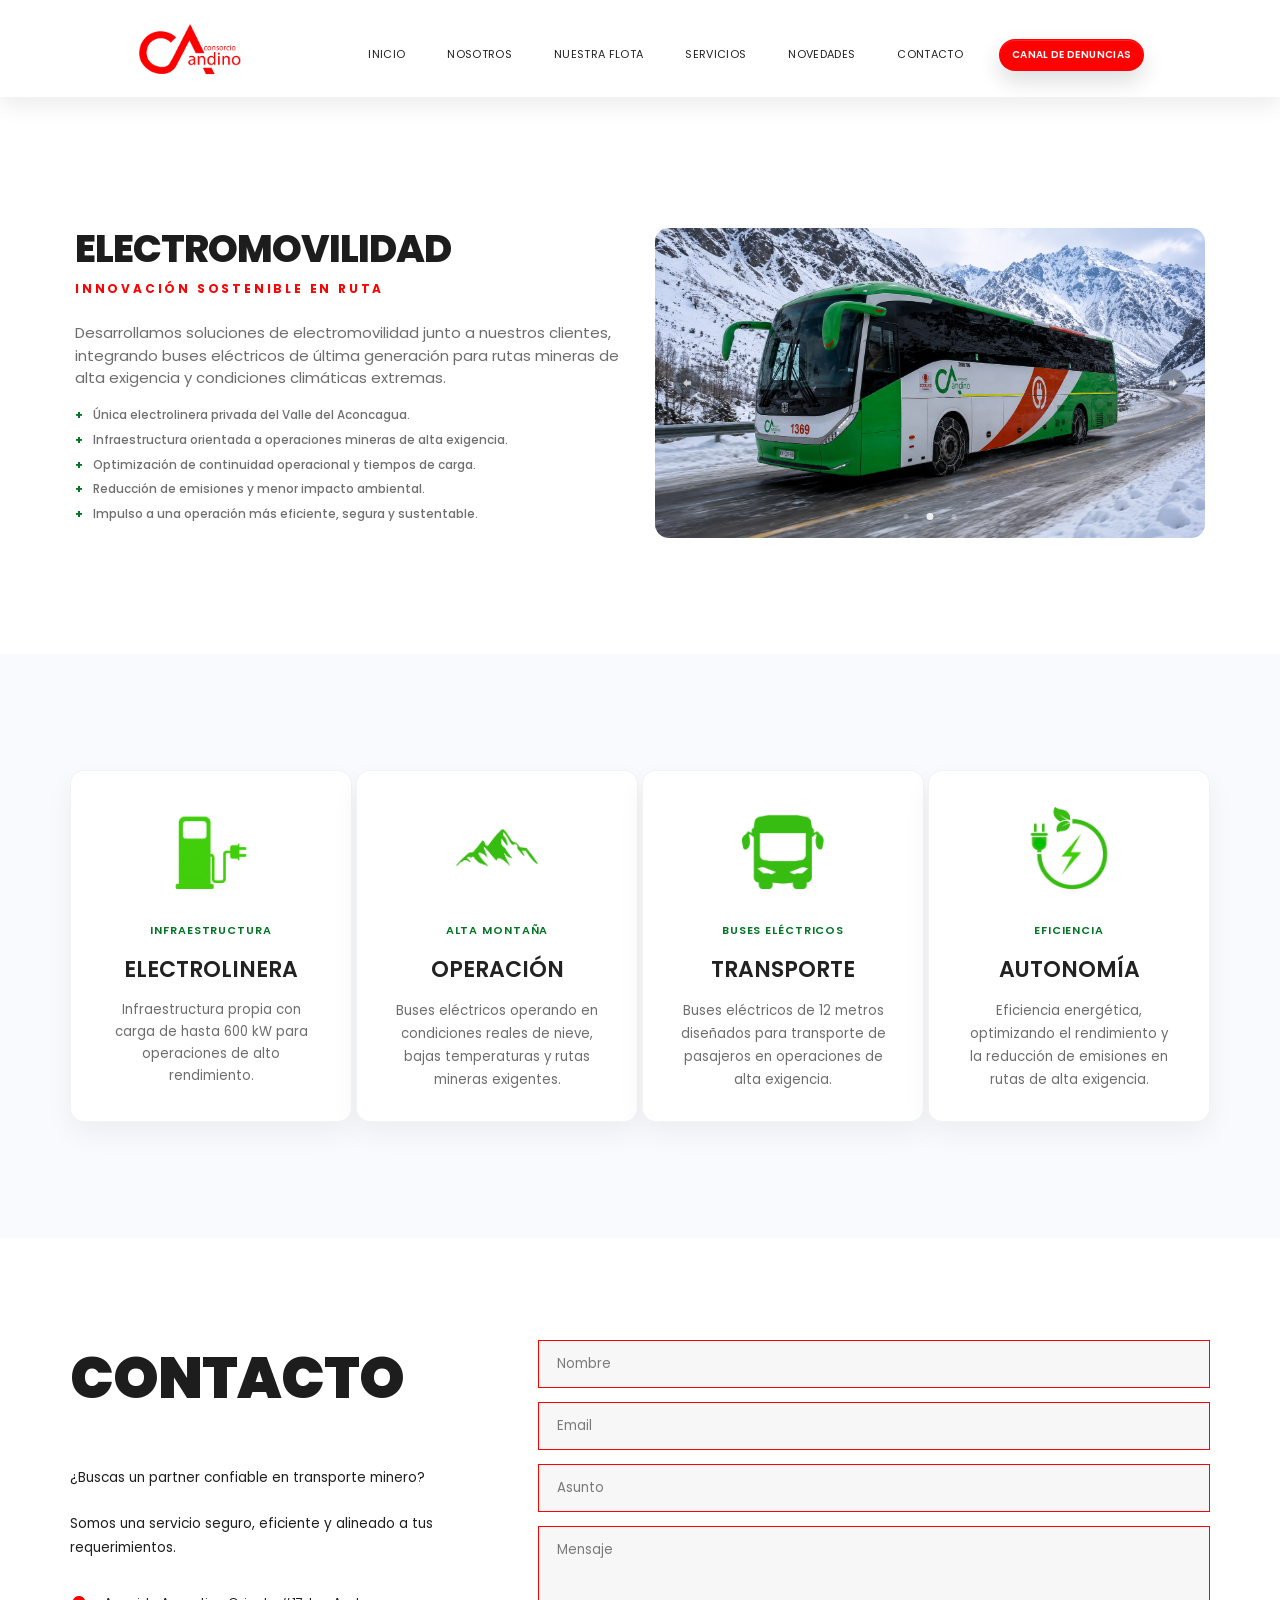
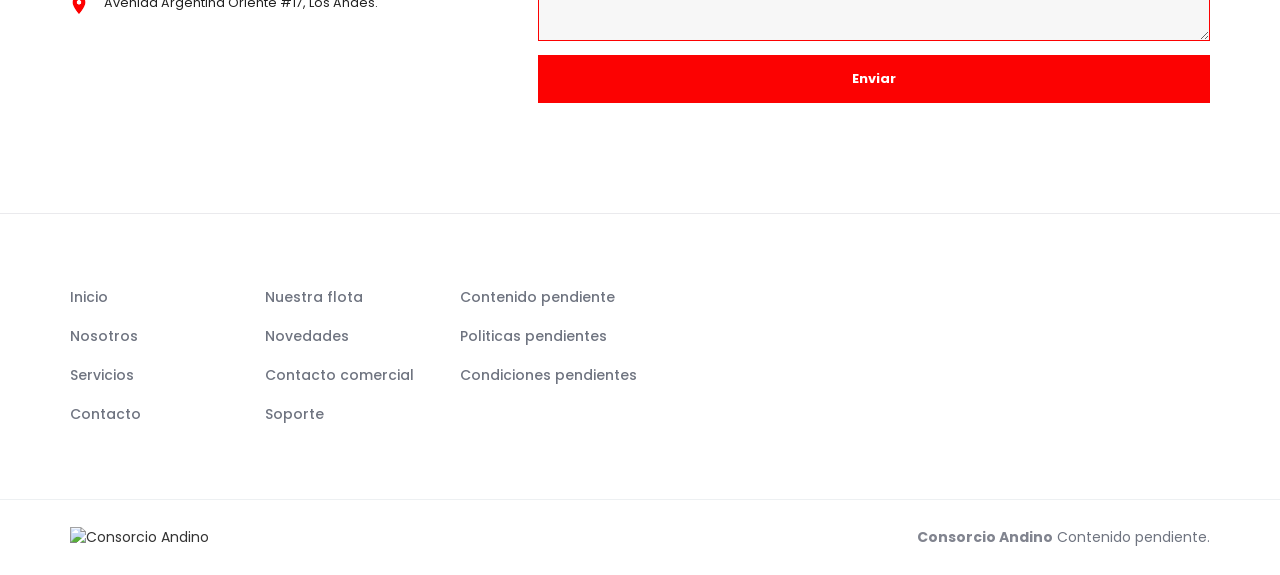
==== commit 3e685b22: "menu.01" ====
--- a/HTML/electromovilidad.html
+++ b/HTML/electromovilidad.html
@@ -3076,6 +3076,19 @@
     }
 
     @media (max-width: 767px) {
+        #contacto,
+        #contacto .contact-section {
+            margin-top: 0 !important;
+            padding-top: 40px !important;
+        }
+
+        #contacto .section-title,
+        #contacto .contact-title.section-title {
+            margin-top: 0 !important;
+        }
+    }
+
+    @media (max-width: 767px) {
         #electromovilidad-page .electro-stats .row.row-space-2 {
             display: grid !important;
             grid-template-columns: 1fr !important;
@@ -3350,6 +3363,32 @@
         .header .nav-item:not(.nav-item-cta):focus-within .nav-item-hover:after {
             display: block !important;
             width: 100% !important;
+        }
+    }
+
+    html {
+        scroll-behavior: smooth;
+    }
+
+    #inicio,
+    #nosotros,
+    #flota,
+    #servicios,
+    #novedades,
+    #contacto,
+    #electromovilidad {
+        scroll-margin-top: 120px;
+    }
+
+    @media (max-width: 767px) {
+        #inicio,
+        #nosotros,
+        #flota,
+        #servicios,
+        #novedades,
+        #contacto,
+        #electromovilidad {
+            scroll-margin-top: 90px;
         }
     }
 </style>
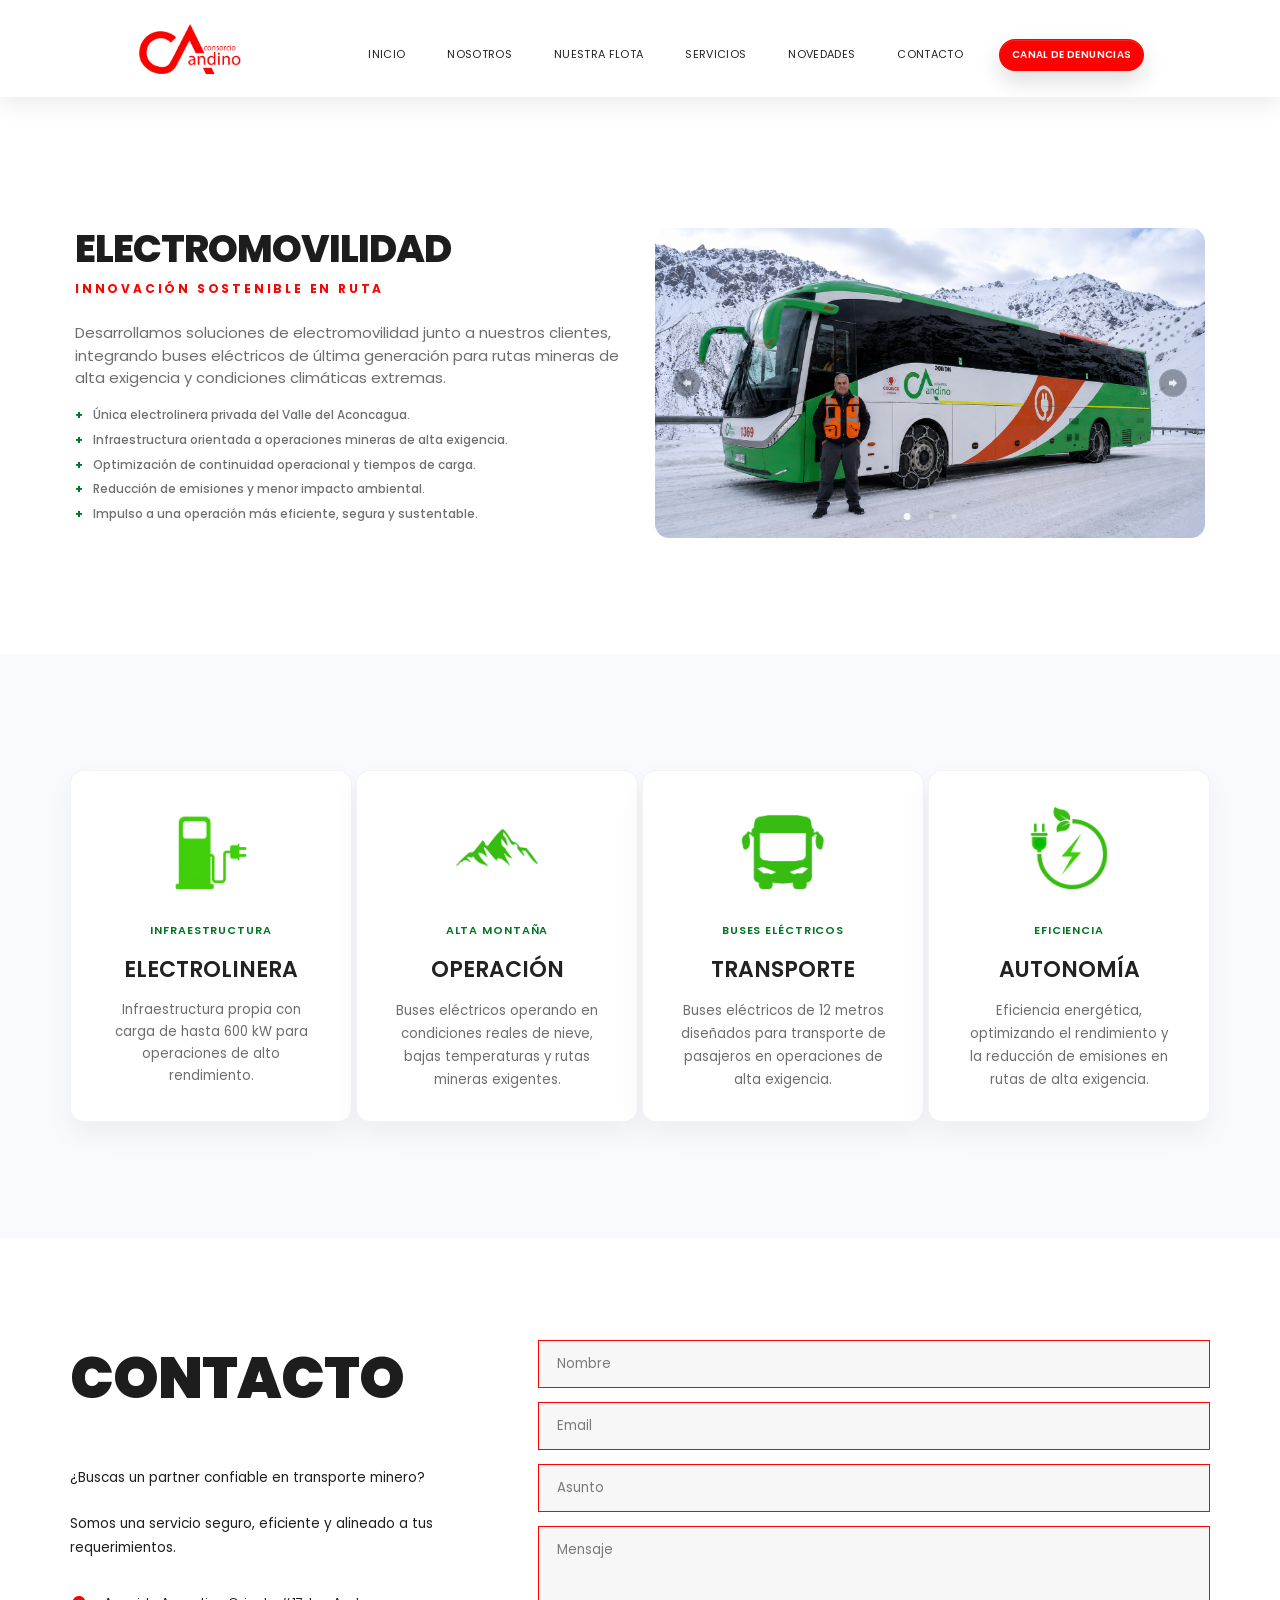
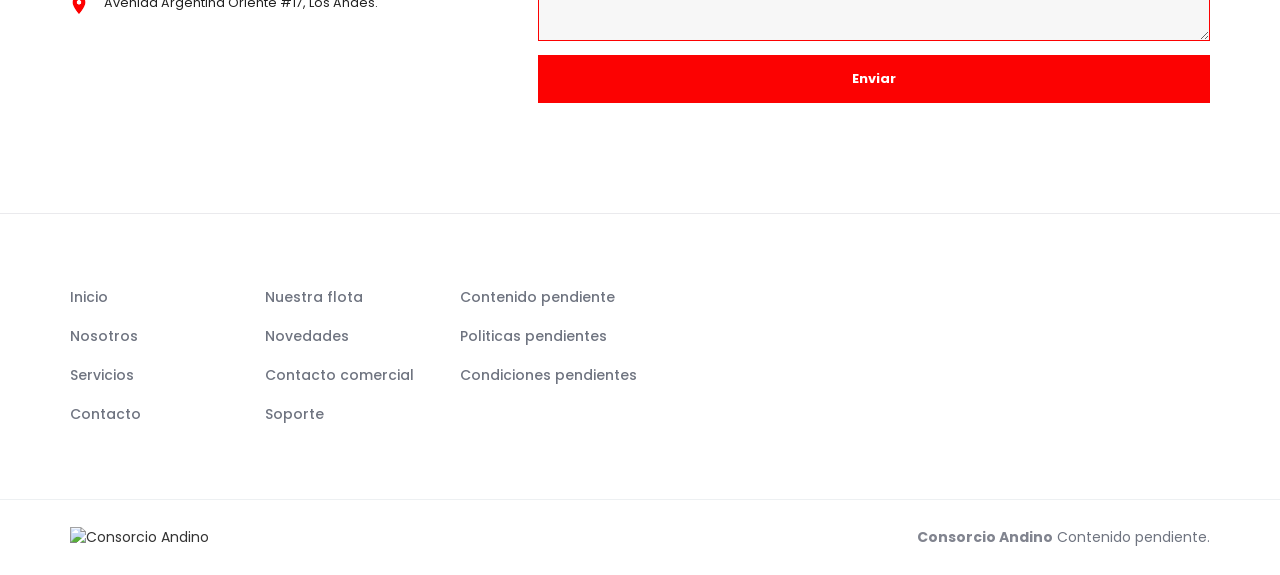
==== commit f492ac99: "contacto0.2" ====
--- a/HTML/electromovilidad.html
+++ b/HTML/electromovilidad.html
@@ -3389,6 +3389,35 @@
         #contacto,
         #electromovilidad {
             scroll-margin-top: 90px;
+        }
+    }
+
+    @media (max-width: 767px) {
+        #contacto,
+        #contacto .contact-section {
+            margin-top: 0 !important;
+            padding-top: 0 !important;
+            min-height: auto !important;
+        }
+
+        #contacto .content-lg,
+        #contacto .container,
+        #contacto .contact-content.contact-container {
+            padding-top: 20px !important;
+            margin-top: 0 !important;
+        }
+
+        #contacto .row,
+        #contacto .contact-grid {
+            margin-top: 0 !important;
+            padding-top: 0 !important;
+        }
+
+        #contacto .section-title,
+        #contacto .contact-title.section-title {
+            margin-top: 0 !important;
+            padding-top: 0 !important;
+            margin-bottom: 30px !important;
         }
     }
 </style>
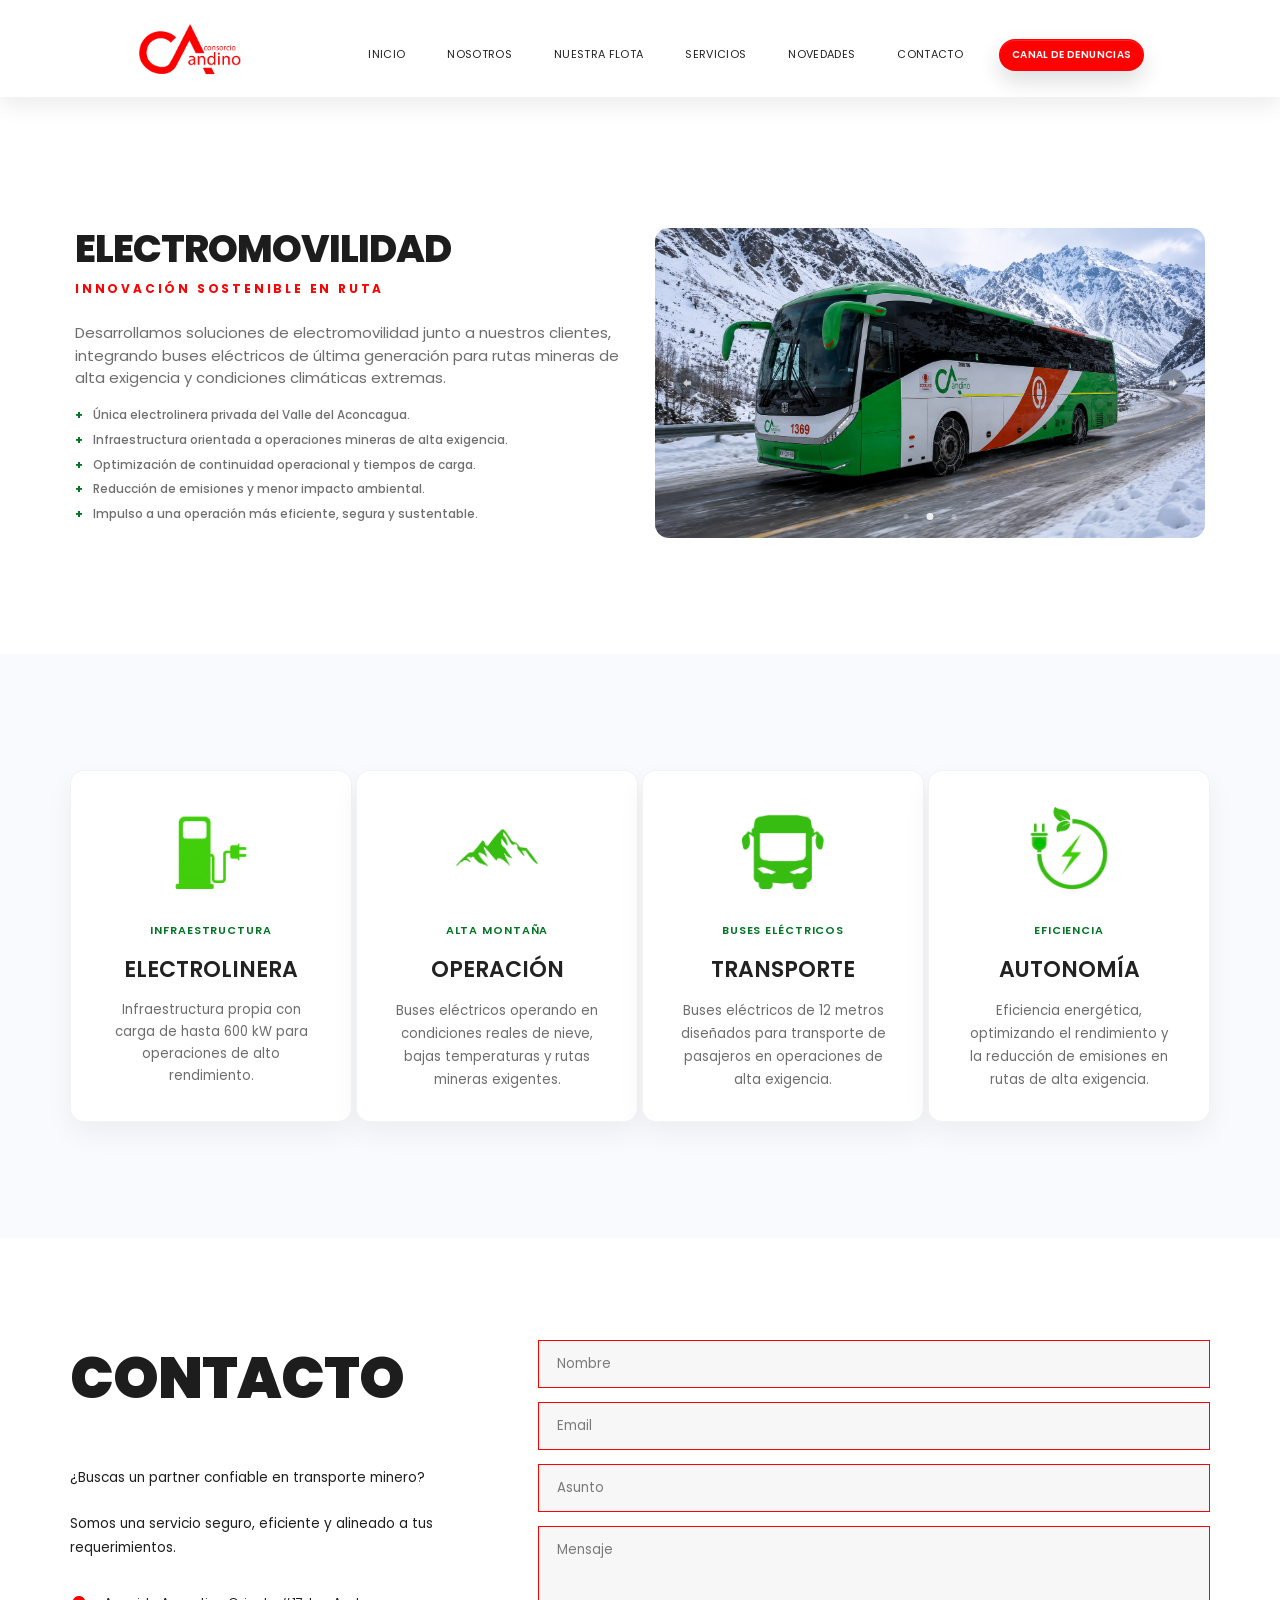
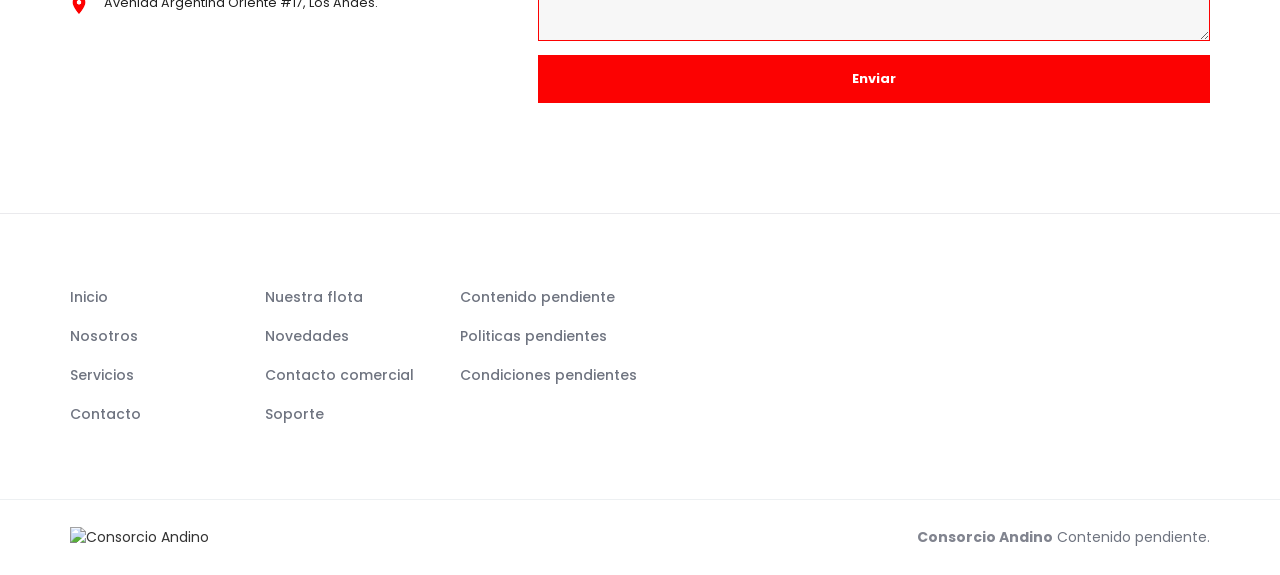
==== commit 571c928e: "menu.03" ====
--- a/HTML/electromovilidad.html
+++ b/HTML/electromovilidad.html
@@ -3388,7 +3388,7 @@
         #novedades,
         #contacto,
         #electromovilidad {
-            scroll-margin-top: 90px;
+            scroll-margin-top: 65px !important;
         }
     }
 
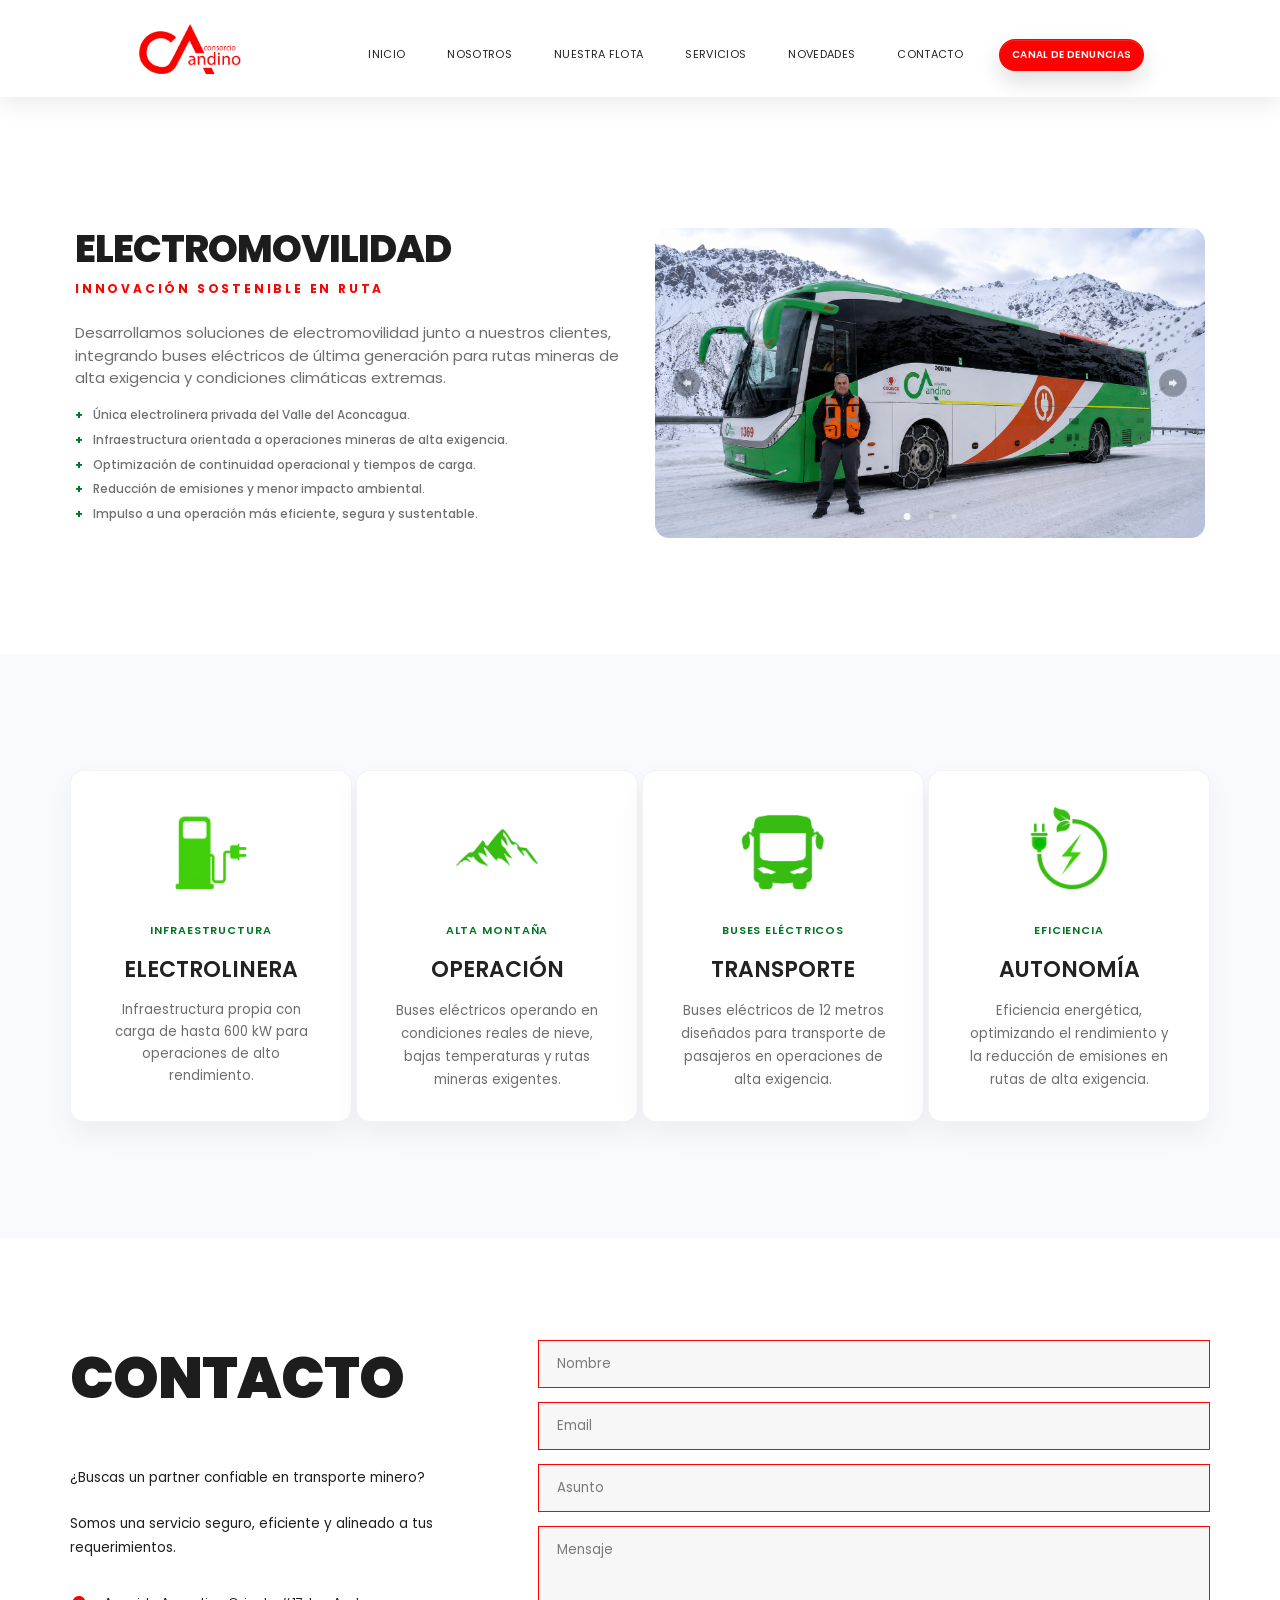
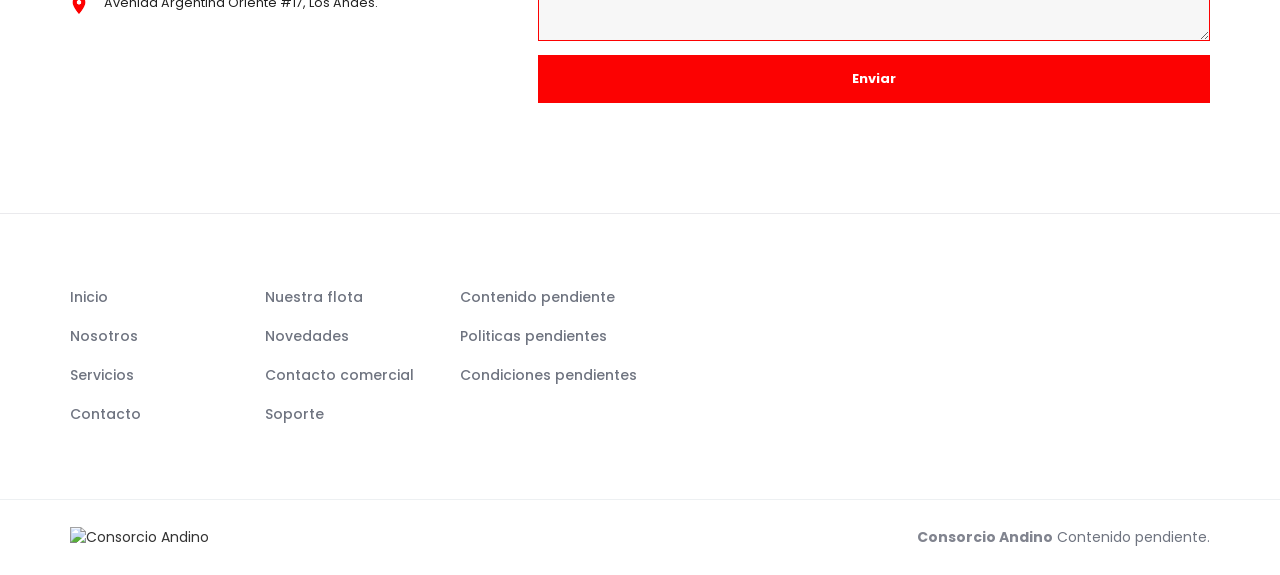
==== commit 53fb9d14: "menu y contacto" ====
--- a/HTML/electromovilidad.html
+++ b/HTML/electromovilidad.html
@@ -3388,15 +3388,15 @@
         #novedades,
         #contacto,
         #electromovilidad {
-            scroll-margin-top: 65px !important;
+            scroll-margin-top: 0 !important;
         }
     }
 
     @media (max-width: 767px) {
         #contacto,
         #contacto .contact-section {
+            padding-top: 35px !important;
             margin-top: 0 !important;
-            padding-top: 0 !important;
             min-height: auto !important;
         }
 
@@ -3417,7 +3417,37 @@
         #contacto .contact-title.section-title {
             margin-top: 0 !important;
             padding-top: 0 !important;
-            margin-bottom: 30px !important;
+            margin-bottom: 45px !important;
+            line-height: 1 !important;
+        }
+
+        #contacto p,
+        #contacto .contact-info p,
+        #contacto .contact-location span {
+            margin-bottom: 32px !important;
+            line-height: 1.7 !important;
+        }
+
+        #contacto .contact-info,
+        #contacto .contact-address,
+        #contacto .contact-location {
+            margin-bottom: 45px !important;
+        }
+
+        #contacto .contact-form,
+        #contacto form {
+            margin-top: 0 !important;
+        }
+
+        #contacto .contact-form input,
+        #contacto .contact-form textarea,
+        #contacto form .contact-input {
+            margin-bottom: 20px !important;
+        }
+
+        #contacto .contact-form button,
+        #contacto form .btn-theme {
+            margin-top: 10px !important;
         }
     }
 </style>
@@ -3704,6 +3734,62 @@
         </script>
         <script>
             (function() {
+                document.querySelectorAll('.nav-item a').forEach(function(link) {
+                    link.addEventListener('click', function(event) {
+                        if (window.innerWidth > 767) {
+                            return;
+                        }
+
+                        var href = this.getAttribute('href') || '';
+                        var hashIndex = href.indexOf('#');
+
+                        if (hashIndex === -1) {
+                            return;
+                        }
+
+                        var path = href.slice(0, hashIndex);
+                        var targetId = href.slice(hashIndex);
+                        var currentPath = window.location.pathname.split('/').pop();
+                        var samePage = !path || path === currentPath || path === window.location.pathname;
+
+                        if (!samePage || !targetId || targetId === '#') {
+                            return;
+                        }
+
+                        var target = document.querySelector(targetId);
+
+                        if (!target) {
+                            return;
+                        }
+
+                        event.preventDefault();
+
+                        var navbarCollapse = document.querySelector('.navbar-collapse');
+
+                        if (navbarCollapse && (navbarCollapse.classList.contains('in') || navbarCollapse.classList.contains('show'))) {
+                            if (window.jQuery && typeof window.jQuery(navbarCollapse).collapse === 'function') {
+                                window.jQuery(navbarCollapse).collapse('hide');
+                            } else {
+                                navbarCollapse.classList.remove('in', 'show');
+                                navbarCollapse.style.height = '';
+                            }
+                        }
+
+                        setTimeout(function() {
+                            var offset = 70;
+                            var targetPosition = target.getBoundingClientRect().top + window.pageYOffset - offset;
+
+                            window.scrollTo({
+                                top: targetPosition,
+                                behavior: 'smooth'
+                            });
+                        }, 350);
+                    });
+                });
+            })();
+        </script>
+        <script>
+            (function() {
                 function addReveal(selector, classes, options) {
                     document.querySelectorAll(selector).forEach(function(element, index) {
                         element.classList.add('reveal');
